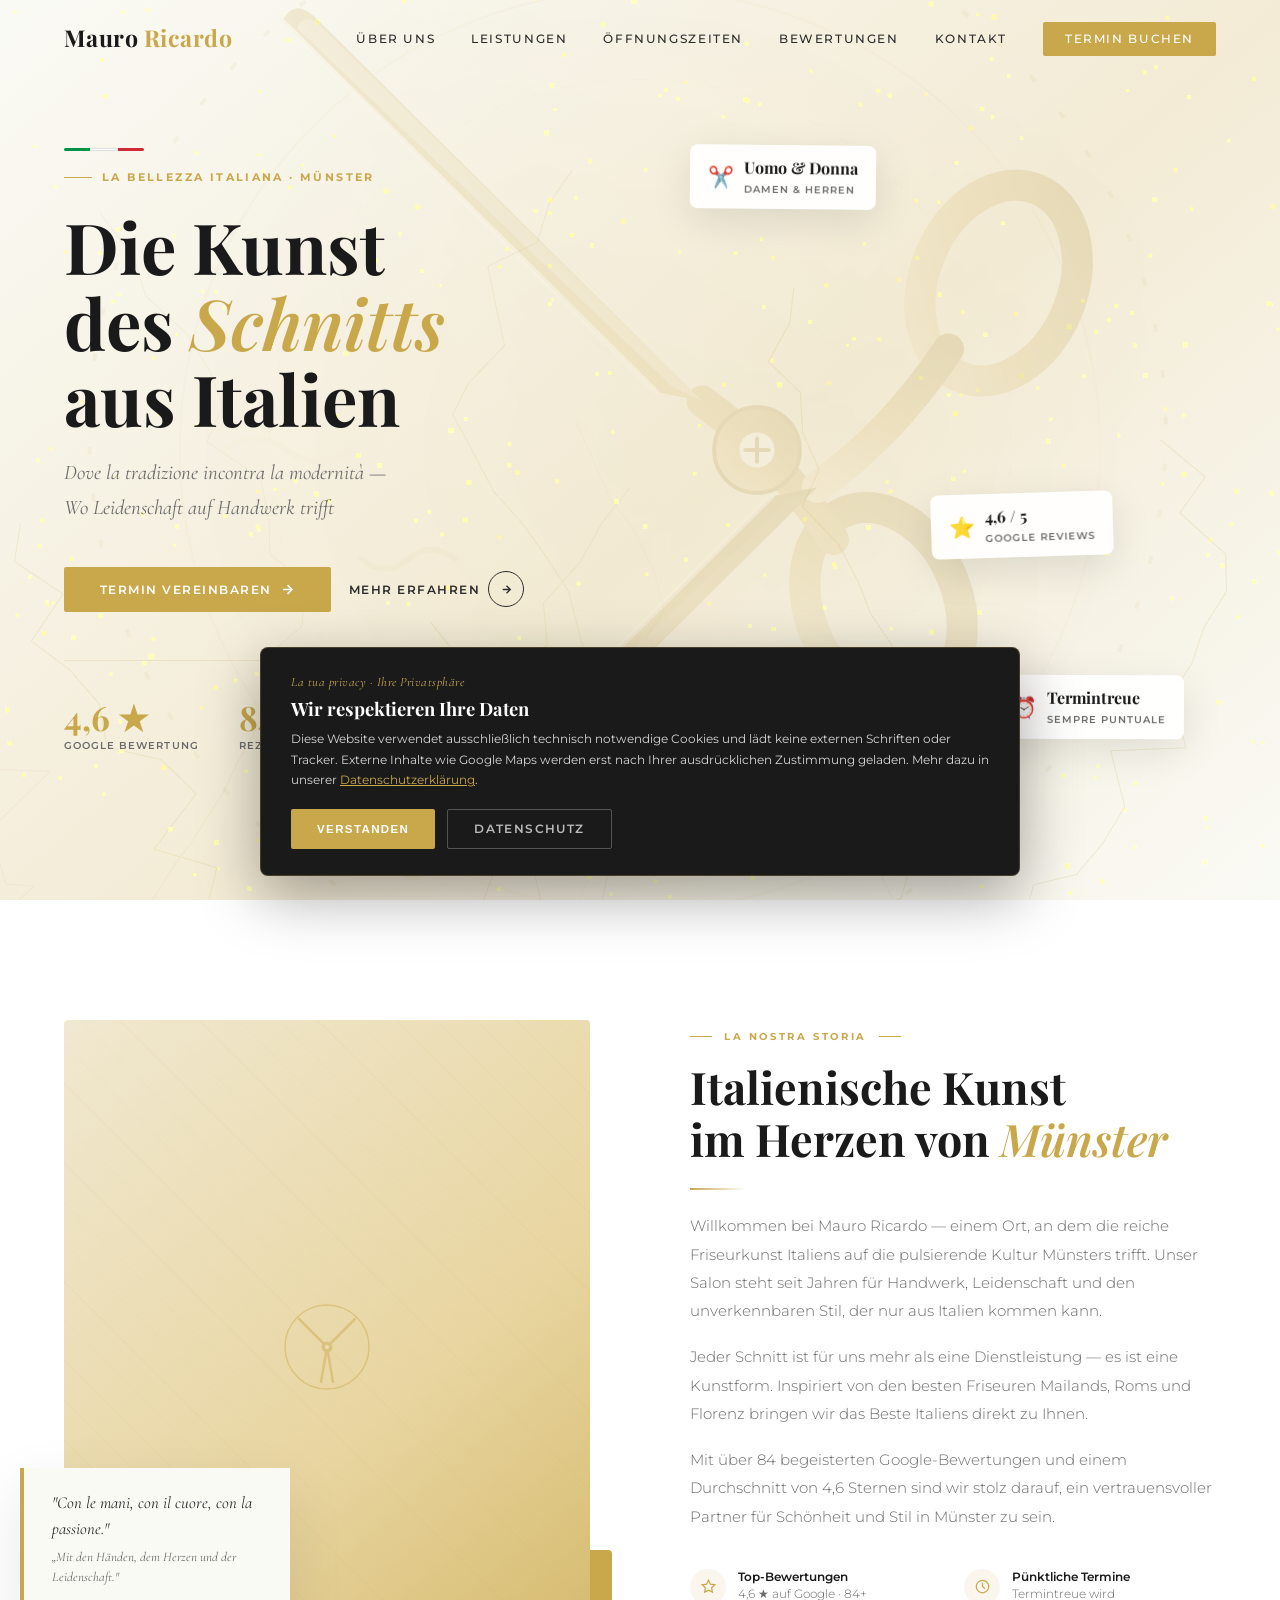
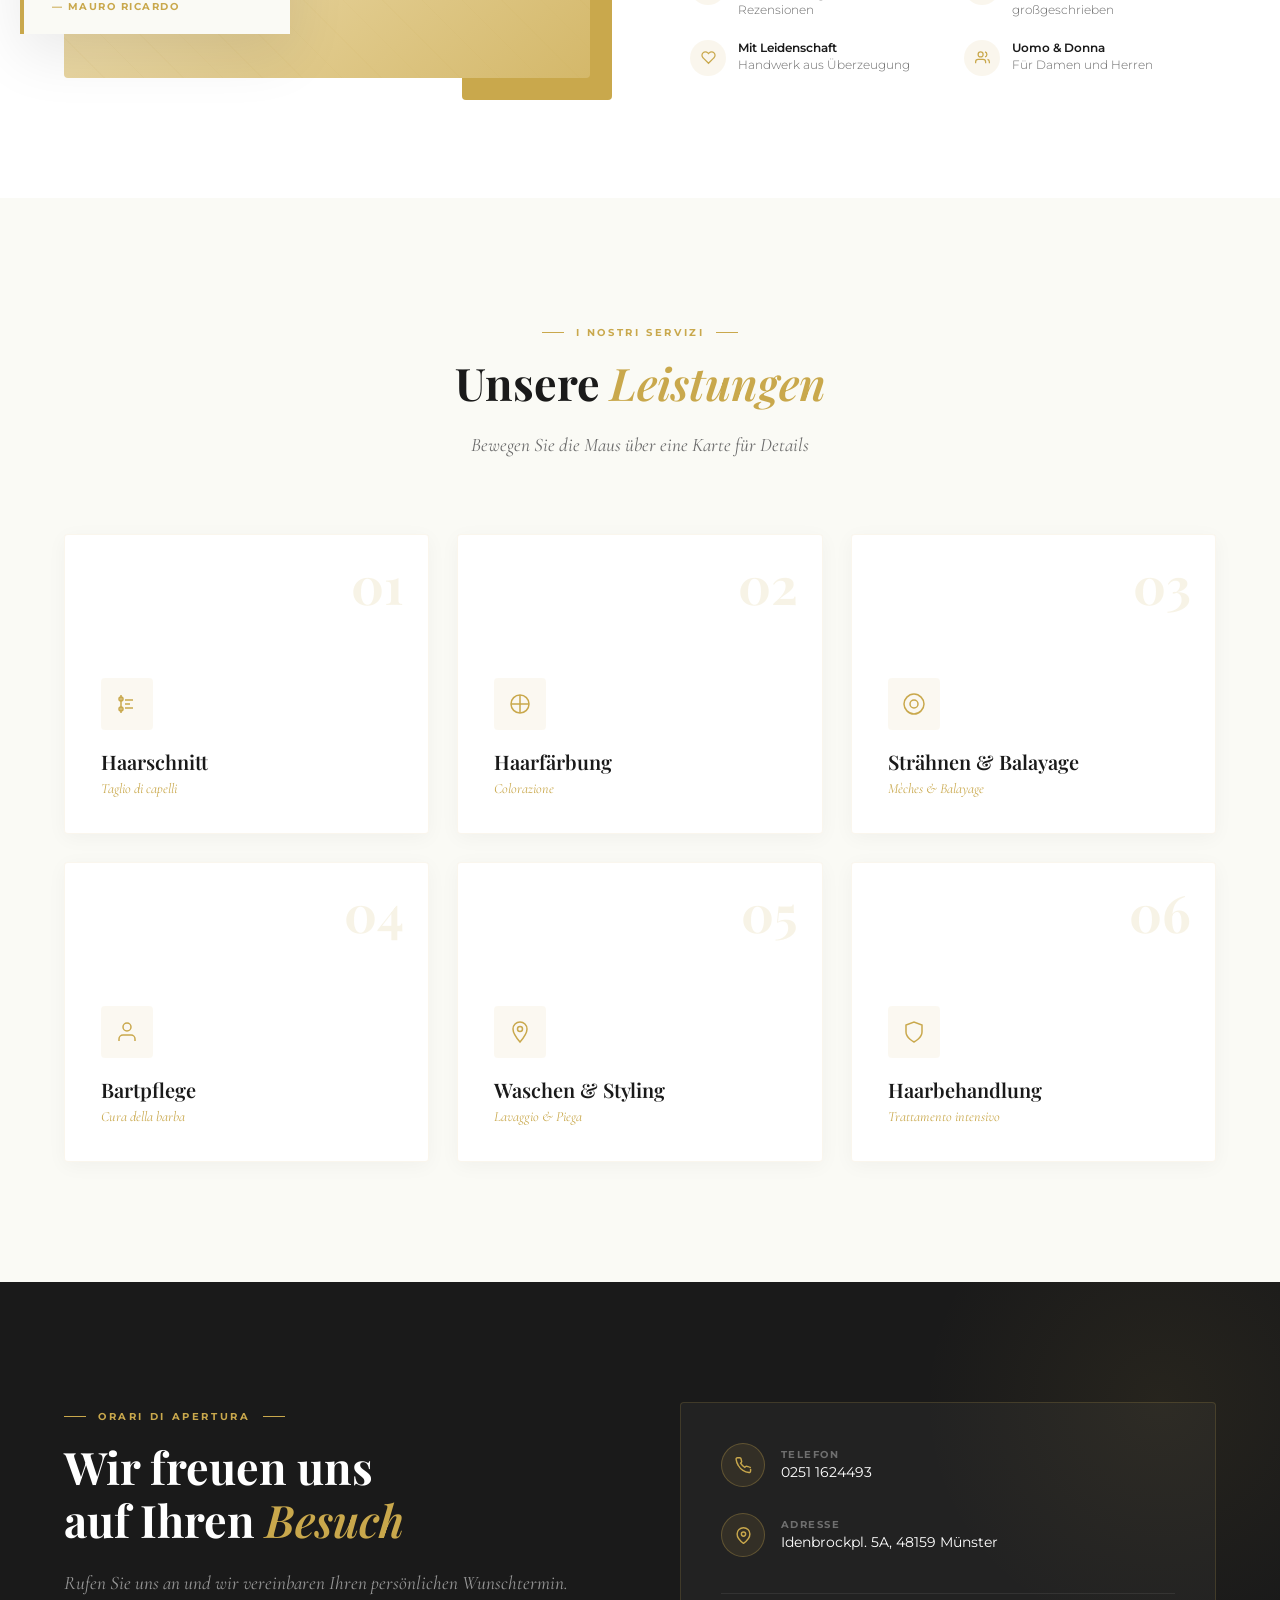
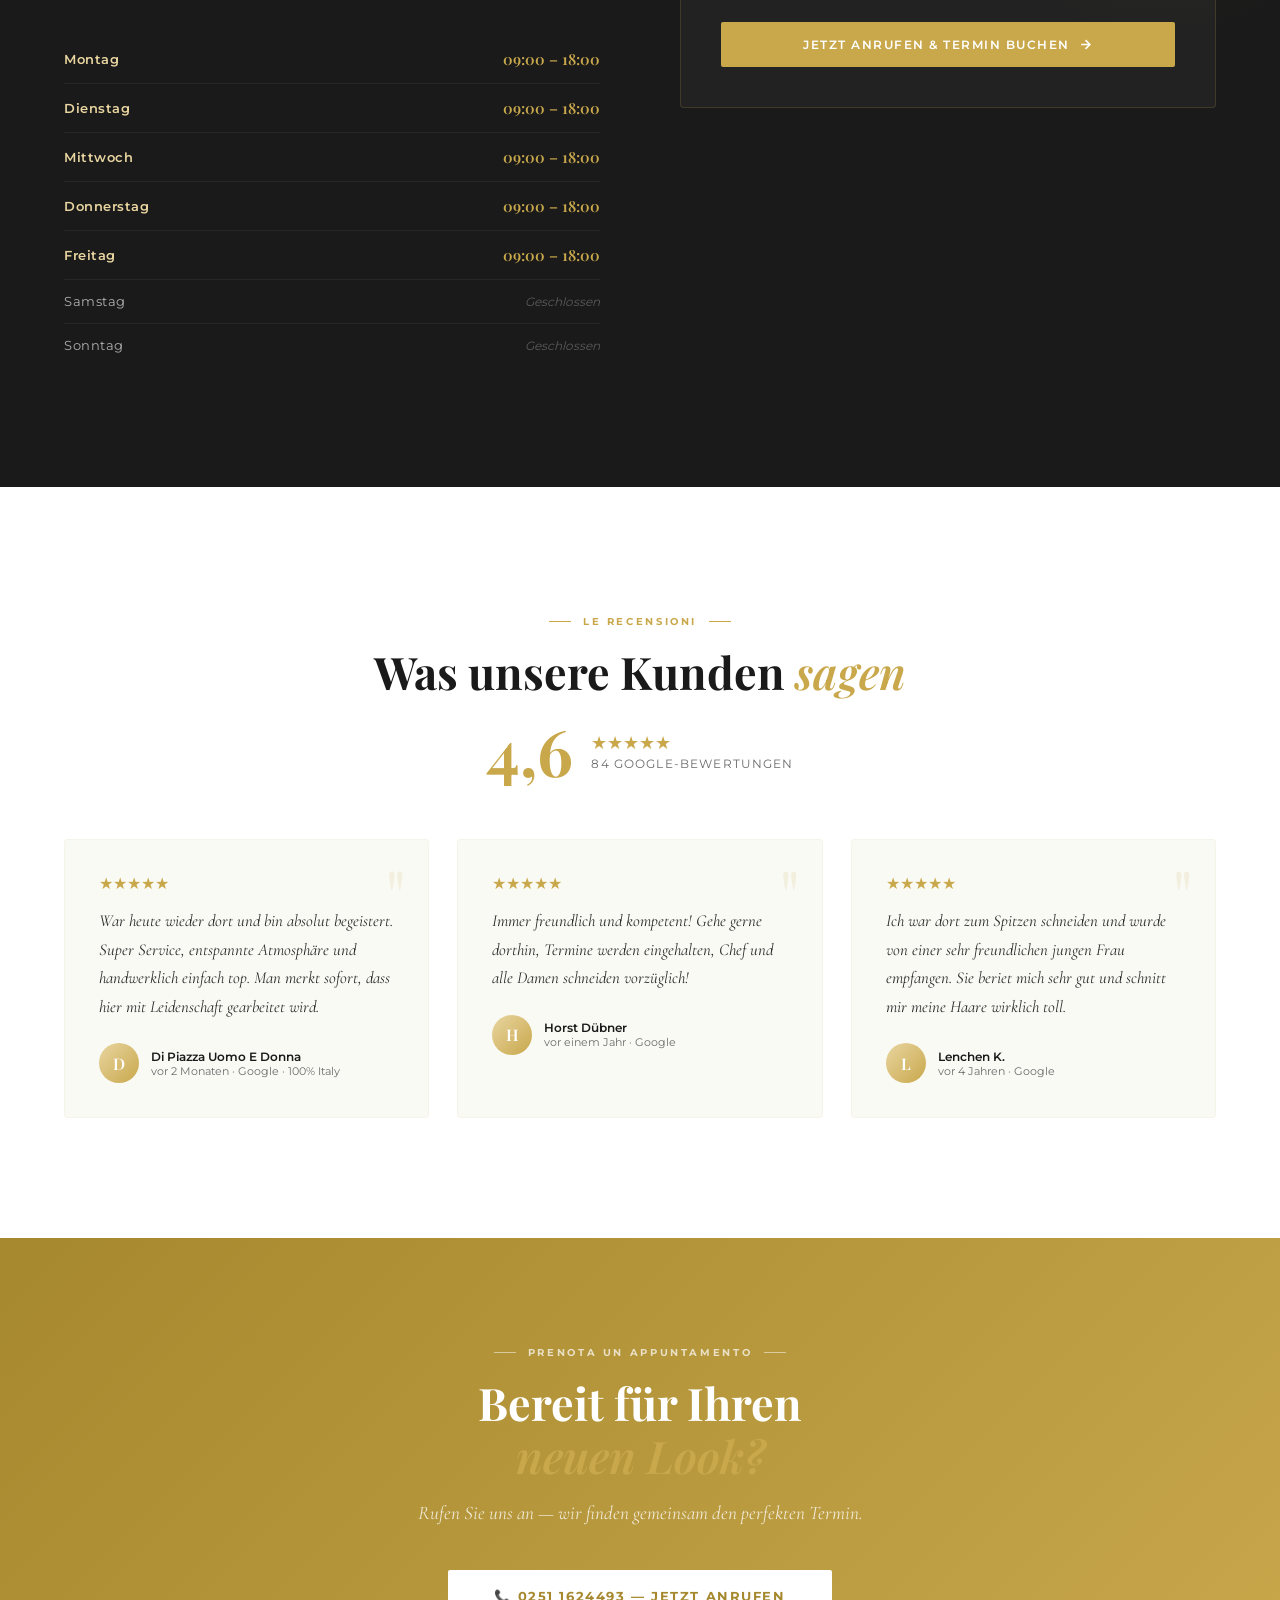
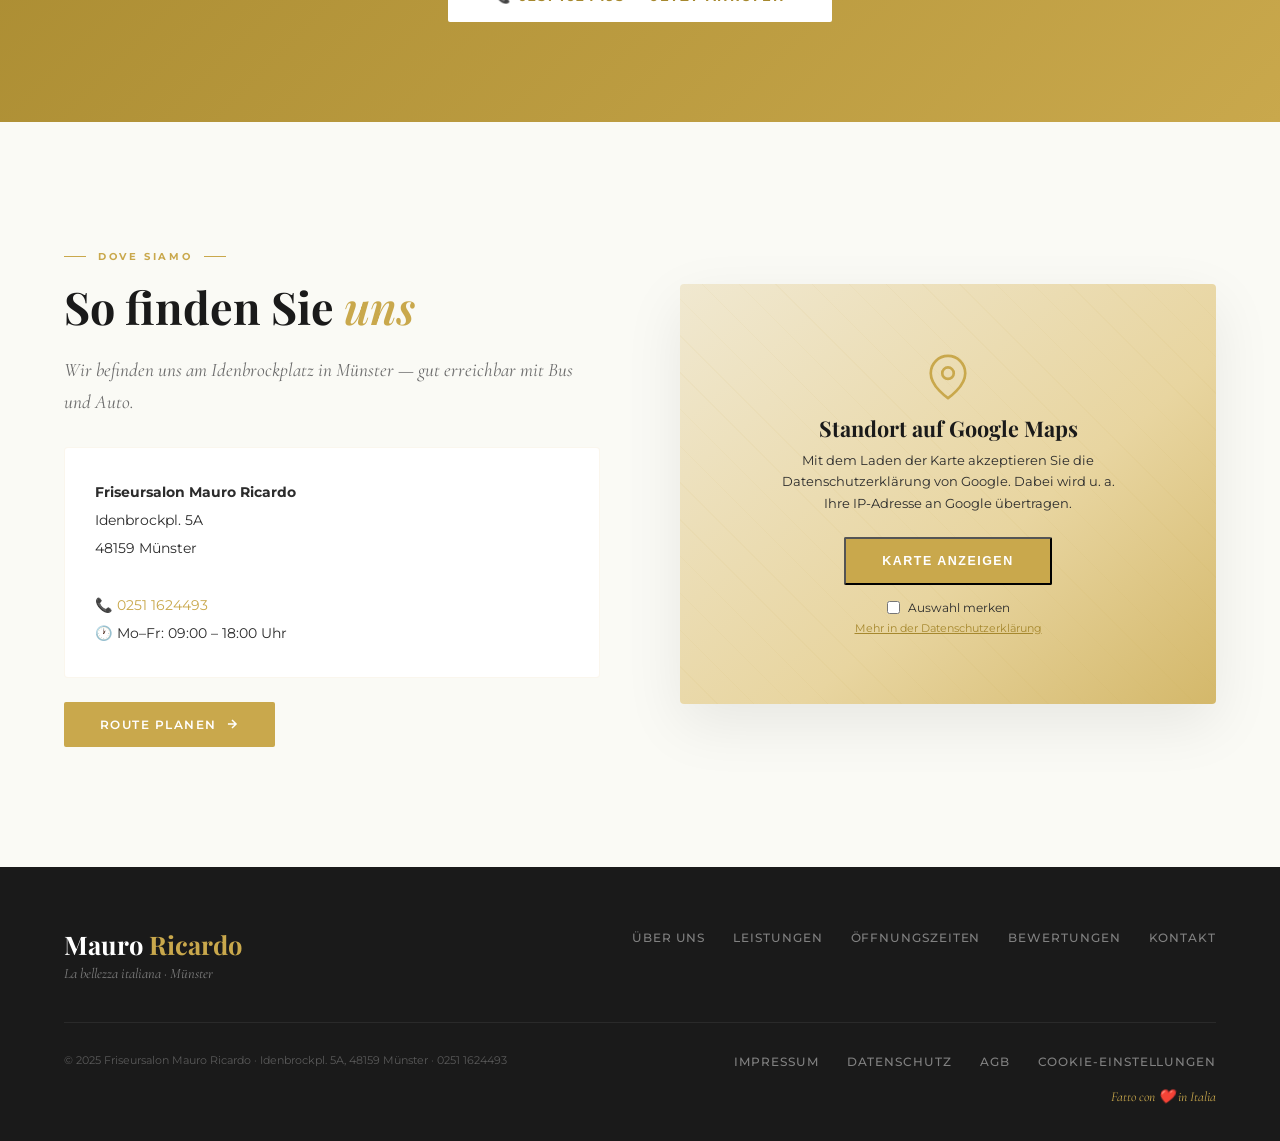
==== index.html @ 3a628dab "Initiale Webseite Friseursalon Mauro Ricardo (DSGVO-konform) Co-Authored-By: Claude Opus 4.8 <norepl" ====
<!DOCTYPE html>
<html lang="de">
<head>
    <meta charset="UTF-8">
    <meta name="viewport" content="width=device-width, initial-scale=1.0">
    <title>Mauro Ricardo | Friseursalon Münster – La Bellezza Italiana</title>
    <meta name="description" content="Friseursalon Mauro Ricardo in Münster – Italienische Friseurkunst. Haarschnitte, Färbung, Styling. 4,6 ★ auf Google. Jetzt Termin vereinbaren.">

    <!-- Favicon -->
    <link rel="icon" type="image/svg+xml" href="favicon.svg">
    <link rel="apple-touch-icon" href="favicon.svg">
    <meta name="theme-color" content="#1A1A1A">

    <!-- Lokal gehostete Schriften (DSGVO-konform, keine Google-Server) -->
    <link href="fonts/fonts.css" rel="stylesheet">

    <!-- Lokal gehostete Bibliotheken (keine CDN-Verbindung) -->
    <script src="js/three.min.js"></script>
    <script src="js/gsap.min.js"></script>
    <script src="js/ScrollTrigger.min.js"></script>

    <style>
        /* ===== Variables ===== */
        :root {
            --cream:      #FAFAF5;
            --warm:       #F5EFE0;
            --gold:       #C9A84C;
            --gold-lt:    #E8D5A0;
            --gold-dk:    #A6882E;
            --dark:       #1A1A1A;
            --text:       #2C2C2C;
            --muted:      #6B6B6B;
            --white:      #FFFFFF;
            --green-it:   #009246;
            --red-it:     #CE2B37;
            --gap:        120px;
        }

        /* ===== Reset ===== */
        *, *::before, *::after { box-sizing: border-box; margin: 0; padding: 0; }

        html {
            scroll-behavior: smooth;
            font-size: 16px;
            scrollbar-width: none;        /* Firefox */
            -ms-overflow-style: none;     /* alte Edge/IE */
        }
        html::-webkit-scrollbar { width: 0; height: 0; display: none; } /* Chrome/Safari/Edge */

        body {
            font-family: 'Montserrat', sans-serif;
            background: var(--cream);
            color: var(--text);
            overflow-x: hidden;
        }
        body::-webkit-scrollbar { width: 0; height: 0; display: none; }

        /* ===== Nav ===== */
        nav {
            position: fixed;
            inset: 0 0 auto;
            z-index: 1000;
            padding: 22px 64px;
            display: flex;
            align-items: center;
            justify-content: space-between;
            transition: all .4s ease;
        }
        nav.scrolled {
            background: rgba(250,250,245,.96);
            backdrop-filter: blur(12px);
            padding: 14px 64px;
            box-shadow: 0 2px 32px rgba(0,0,0,.07);
        }
        .nav-logo {
            font-family: 'Playfair Display', serif;
            font-size: 1.45rem;
            font-weight: 700;
            color: var(--dark);
            text-decoration: none;
            letter-spacing: .02em;
        }
        .nav-logo em { font-style: normal; color: var(--gold); }

        .nav-links { list-style: none; display: flex; gap: 36px; align-items: center; }
        .nav-links a {
            text-decoration: none;
            font-size: .72rem;
            font-weight: 500;
            letter-spacing: .14em;
            text-transform: uppercase;
            color: var(--text);
            transition: color .3s;
        }
        .nav-links a:hover { color: var(--gold); }
        .nav-cta {
            background: var(--gold) !important;
            color: var(--white) !important;
            padding: 10px 22px;
            border-radius: 2px;
            transition: background .3s !important;
        }
        .nav-cta:hover { background: var(--gold-dk) !important; }

        .hamburger {
            display: none;
            flex-direction: column;
            gap: 5px;
            cursor: pointer;
            background: none;
            border: none;
            padding: 4px;
        }
        .hamburger span {
            display: block;
            width: 24px; height: 2px;
            background: var(--dark);
            transition: all .3s;
        }

        /* ===== Hero ===== */
        #hero {
            position: relative;
            height: 100vh;
            min-height: 700px;
            display: flex;
            align-items: center;
            background: linear-gradient(140deg, #FAFAF5 0%, #F3EBD5 55%, #FAFAF5 100%);
            overflow: hidden;
        }
        #hero-canvas {
            position: absolute;
            inset: 0;
            z-index: 1;
            pointer-events: none;
        }
        /* Big animated scissors as hero background */
        .hero-bg-scissors {
            position: absolute;
            inset: 0;
            z-index: 2;
            display: flex;
            align-items: center;
            justify-content: center;
            pointer-events: none;
            overflow: hidden;
        }
        .hero-wrap {
            position: relative;
            z-index: 10;
            width: 100%;
            max-width: 1380px;
            margin: 0 auto;
            padding: 0 64px;
            display: block;
        }
        .hero-text {
            opacity: 0;
            transform: translateY(30px);
            max-width: 640px;
        }

        .eyebrow {
            display: inline-flex;
            align-items: center;
            gap: 10px;
            font-size: .68rem;
            font-weight: 700;
            letter-spacing: .22em;
            text-transform: uppercase;
            color: var(--gold);
            margin-bottom: 24px;
        }
        .eyebrow::before {
            content: '';
            display: block;
            width: 28px; height: 1px;
            background: var(--gold);
        }

        .hero-h1 {
            font-family: 'Playfair Display', serif;
            font-size: clamp(2.6rem, 5.5vw, 4.6rem);
            font-weight: 700;
            line-height: 1.08;
            color: var(--dark);
            margin-bottom: 20px;
        }
        .hero-h1 em { font-style: italic; color: var(--gold); }

        .hero-sub {
            font-family: 'Cormorant Garamond', serif;
            font-size: clamp(1rem, 1.8vw, 1.3rem);
            font-style: italic;
            color: var(--muted);
            line-height: 1.65;
            margin-bottom: 42px;
        }

        .hero-btns { display: flex; gap: 18px; align-items: center; flex-wrap: wrap; }

        .btn {
            display: inline-flex;
            align-items: center;
            gap: 8px;
            text-decoration: none;
            font-size: .78rem;
            font-weight: 600;
            letter-spacing: .12em;
            text-transform: uppercase;
            border-radius: 2px;
            transition: all .3s ease;
        }
        .btn-gold {
            background: var(--gold);
            color: var(--white);
            padding: 15px 36px;
        }
        .btn-gold:hover {
            background: var(--gold-dk);
            transform: translateY(-2px);
            box-shadow: 0 10px 32px rgba(201,168,76,.35);
        }
        .btn-ghost {
            color: var(--text);
            padding: 0;
        }
        .btn-ghost:hover { color: var(--gold); }
        .btn-ghost .arr {
            width: 36px; height: 36px;
            border: 1px solid currentColor;
            border-radius: 50%;
            display: flex; align-items: center; justify-content: center;
            transition: all .3s;
        }

        .hero-stats {
            display: flex;
            gap: 40px;
            margin-top: 48px;
            padding-top: 40px;
            border-top: 1px solid rgba(201,168,76,.2);
        }
        .stat-num {
            font-family: 'Playfair Display', serif;
            font-size: 2.1rem;
            font-weight: 700;
            color: var(--gold);
            line-height: 1;
        }
        .stat-lbl {
            font-size: .65rem;
            font-weight: 600;
            letter-spacing: .1em;
            text-transform: uppercase;
            color: var(--muted);
            margin-top: 5px;
        }

        /* ===== Hero Visual (background scissors) ===== */
        .scissors-wrap {
            position: relative;
            width: min(130vh, 1350px);
            height: min(130vh, 1350px);
            max-width: 150vw;
            transform: rotate(270deg) scale(1);
        }
        .scissors-svg {
            width: 100%;
            height: 100%;
            opacity: .18;
            filter: drop-shadow(0 30px 80px rgba(166,136,46,.14));
            overflow: visible;
        }
        .float-badge {
            position: absolute;
            z-index: 11;
            background: rgba(255,255,255,.92);
            backdrop-filter: blur(6px);
            border-radius: 8px;
            padding: 12px 18px;
            box-shadow: 0 12px 40px rgba(0,0,0,.10);
            display: flex;
            align-items: center;
            gap: 10px;
        }
        /* alle vier innerhalb der rechten Hero-Hälfte */
        .float-badge.tr { top: 130px;    right: 80px; }    /* oben rechts  */
        .float-badge.mr { top: 130px;    right: 440px; }   /* oben links   */
        .float-badge.bl { bottom: 110px; right: 440px; }   /* unten links  */
        .float-badge.br { bottom: 110px; right: 80px; }    /* unten rechts */
        .badge-icon { font-size: 1.3rem; }
        .badge-info strong {
            display: block;
            font-family: 'Playfair Display', serif;
            font-size: 1rem;
            color: var(--dark);
        }
        .badge-info span {
            font-size: .62rem;
            font-weight: 600;
            letter-spacing: .1em;
            text-transform: uppercase;
            color: var(--muted);
        }

        /* Italian flag stripe */
        .it-stripe {
            display: flex;
            height: 3px;
            width: 80px;
            border-radius: 2px;
            overflow: hidden;
            margin-bottom: 12px;
        }
        .it-stripe span { flex: 1; }
        .it-g { background: var(--green-it); }
        .it-w { background: var(--white); border: 1px solid #ddd; }
        .it-r { background: var(--red-it); }

        /* ===== Sections ===== */
        section { padding: var(--gap) 0; }

        .container {
            max-width: 1380px;
            margin: 0 auto;
            padding: 0 64px;
        }

        .sec-label {
            display: inline-flex;
            align-items: center;
            gap: 12px;
            font-size: .63rem;
            font-weight: 700;
            letter-spacing: .26em;
            text-transform: uppercase;
            color: var(--gold);
            margin-bottom: 18px;
        }
        .sec-label::before, .sec-label::after {
            content: '';
            display: block;
            height: 1px; width: 22px;
            background: var(--gold);
        }
        .sec-title {
            font-family: 'Playfair Display', serif;
            font-size: clamp(2rem, 3.5vw, 3rem);
            font-weight: 700;
            color: var(--dark);
            line-height: 1.18;
            margin-bottom: 20px;
        }
        .sec-title em { font-style: italic; color: var(--gold); }
        .sec-sub {
            font-family: 'Cormorant Garamond', serif;
            font-size: 1.2rem;
            font-style: italic;
            color: var(--muted);
            line-height: 1.7;
        }
        .gold-rule {
            width: 56px; height: 2px;
            background: linear-gradient(90deg, var(--gold), transparent);
            margin: 22px 0;
        }

        /* ===== About ===== */
        #about { background: var(--white); }
        .about-grid {
            display: grid;
            grid-template-columns: 1fr 1fr;
            gap: 100px;
            align-items: center;
        }
        .img-wrap { position: relative; }
        .img-box {
            width: 100%;
            aspect-ratio: 4/5;
            background: linear-gradient(140deg, #F0E8D0 0%, #E8D5A0 60%, #D4B86A 100%);
            border-radius: 4px;
            display: flex;
            align-items: center;
            justify-content: center;
            overflow: hidden;
            position: relative;
        }
        .img-box::before {
            content: '';
            position: absolute;
            inset: 0;
            background-image: repeating-linear-gradient(
                45deg,
                rgba(201,168,76,.06) 0px,
                rgba(201,168,76,.06) 1px,
                transparent 1px,
                transparent 28px
            );
        }
        .img-box-icon {
            position: relative;
            z-index: 1;
            opacity: .45;
        }
        .img-accent {
            position: absolute;
            bottom: -22px; right: -22px;
            width: 150px; height: 150px;
            background: var(--gold);
            border-radius: 4px;
            z-index: -1;
        }
        .quote-card {
            position: absolute;
            bottom: 44px; left: -44px;
            background: var(--cream);
            border-left: 4px solid var(--gold);
            padding: 22px 28px;
            max-width: 270px;
            box-shadow: 0 20px 60px rgba(0,0,0,.09);
            z-index: 2;
        }
        .quote-it {
            font-family: 'Cormorant Garamond', serif;
            font-size: 1.05rem;
            font-style: italic;
            color: var(--text);
            line-height: 1.55;
        }
        .quote-de {
            font-family: 'Cormorant Garamond', serif;
            font-size: .82rem;
            font-style: italic;
            color: var(--muted);
            margin-top: 6px;
            line-height: 1.5;
        }
        .quote-sig {
            font-size: .62rem;
            font-weight: 700;
            letter-spacing: .15em;
            text-transform: uppercase;
            color: var(--gold);
            margin-top: 12px;
        }

        .about-body p {
            font-size: .93rem;
            font-weight: 300;
            color: var(--muted);
            line-height: 1.9;
            margin-bottom: 18px;
        }
        .feats {
            display: grid;
            grid-template-columns: 1fr 1fr;
            gap: 22px;
            margin-top: 38px;
        }
        .feat {
            display: flex;
            align-items: flex-start;
            gap: 12px;
        }
        .feat-ico {
            width: 36px; height: 36px;
            border-radius: 50%;
            background: rgba(201,168,76,.1);
            display: flex; align-items: center; justify-content: center;
            flex-shrink: 0;
        }
        .feat-ico svg { width: 15px; height: 15px; }
        .feat h4 {
            font-size: .78rem;
            font-weight: 600;
            color: var(--dark);
            margin-bottom: 2px;
        }
        .feat p {
            font-size: .72rem;
            color: var(--muted);
            margin: 0 !important;
            line-height: 1.4 !important;
        }

        /* ===== Services ===== */
        #services { background: var(--cream); }
        .svc-head {
            text-align: center;
            max-width: 580px;
            margin: 0 auto 72px;
        }
        .svc-head .sec-label { justify-content: center; }
        .svc-grid {
            display: grid;
            grid-template-columns: repeat(3, 1fr);
            gap: 28px;
        }

        /* 3D flip card */
        .card-wrap {
            height: 300px;
            perspective: 1000px;
        }
        .card-3d {
            width: 100%; height: 100%;
            position: relative;
            transform-style: preserve-3d;
            transition: transform .75s cubic-bezier(.4,0,.2,1);
            cursor: pointer;
        }
        .card-wrap:hover .card-3d { transform: rotateY(180deg); }

        .c-front, .c-back {
            position: absolute;
            inset: 0;
            backface-visibility: hidden;
            -webkit-backface-visibility: hidden;
            border-radius: 4px;
            padding: 36px;
            display: flex;
            flex-direction: column;
        }
        .c-front {
            background: var(--white);
            justify-content: flex-end;
            border: 1px solid rgba(201,168,76,.1);
            box-shadow: 0 4px 20px rgba(0,0,0,.04);
            transition: box-shadow .3s;
        }
        .card-wrap:hover .c-front {
            box-shadow: 0 8px 40px rgba(201,168,76,.12);
        }
        .c-back {
            background: linear-gradient(135deg, var(--gold-dk), var(--gold));
            transform: rotateY(180deg);
            justify-content: center;
        }
        .c-num {
            position: absolute;
            top: 24px; right: 24px;
            font-family: 'Playfair Display', serif;
            font-size: 3.2rem;
            font-weight: 700;
            color: rgba(201,168,76,.14);
            line-height: 1;
        }
        .c-ico {
            width: 52px; height: 52px;
            border-radius: 4px;
            background: rgba(201,168,76,.08);
            display: flex; align-items: center; justify-content: center;
            margin-bottom: 18px;
        }
        .c-ico svg { width: 24px; height: 24px; stroke: var(--gold); }
        .c-name {
            font-family: 'Playfair Display', serif;
            font-size: 1.25rem;
            font-weight: 600;
            color: var(--dark);
            margin-bottom: 5px;
        }
        .c-it {
            font-family: 'Cormorant Garamond', serif;
            font-size: .88rem;
            font-style: italic;
            color: var(--gold);
        }
        .c-back .c-name {
            color: var(--white);
            font-size: 1.3rem;
            margin-bottom: 14px;
        }
        .c-desc {
            font-size: .84rem;
            color: rgba(255,255,255,.88);
            line-height: 1.7;
            margin-bottom: 22px;
            font-weight: 300;
        }
        .c-price {
            font-family: 'Playfair Display', serif;
            font-size: 1.45rem;
            font-weight: 600;
            color: var(--white);
        }
        .c-flip-hint {
            position: absolute;
            bottom: 26px; right: 26px;
            font-size: .6rem;
            letter-spacing: .1em;
            text-transform: uppercase;
            color: rgba(255,255,255,.6);
        }

        /* ===== Hours (dark) ===== */
        #hours {
            background: var(--dark);
            position: relative;
            overflow: hidden;
        }
        #hours::after {
            content: '';
            position: absolute;
            top: -120px; right: -120px;
            width: 480px; height: 480px;
            border-radius: 50%;
            background: radial-gradient(circle, rgba(201,168,76,.07), transparent 70%);
            pointer-events: none;
        }
        .hours-grid {
            display: grid;
            grid-template-columns: 1fr 1fr;
            gap: 80px;
            align-items: start;
        }
        .hours-grid .sec-title { color: var(--white); }
        .hours-grid .sec-sub { color: rgba(255,255,255,.55); }

        .hours-list { margin-top: 36px; }
        .h-row {
            display: flex;
            justify-content: space-between;
            align-items: center;
            padding: 14px 0;
            border-bottom: 1px solid rgba(255,255,255,.06);
        }
        .h-row:last-child { border-bottom: none; }
        .h-day {
            font-size: .8rem;
            font-weight: 400;
            color: rgba(255,255,255,.65);
            letter-spacing: .04em;
        }
        .h-time {
            font-family: 'Playfair Display', serif;
            font-size: .95rem;
            color: var(--gold);
        }
        .h-time.closed {
            font-family: 'Montserrat', sans-serif;
            font-size: .75rem;
            font-style: italic;
            color: rgba(255,255,255,.28);
        }
        .today .h-day, .today .h-time { font-weight: 600; }
        .today .h-day { color: var(--gold-lt); }

        .contact-box {
            background: rgba(255,255,255,.04);
            border: 1px solid rgba(201,168,76,.18);
            border-radius: 4px;
            padding: 40px;
        }
        .c-row {
            display: flex;
            align-items: center;
            gap: 16px;
            margin-bottom: 26px;
        }
        .c-row:last-of-type { margin-bottom: 0; }
        .c-ico-circle {
            width: 44px; height: 44px;
            border-radius: 50%;
            background: rgba(201,168,76,.1);
            border: 1px solid rgba(201,168,76,.3);
            display: flex; align-items: center; justify-content: center;
            flex-shrink: 0;
        }
        .c-ico-circle svg { width: 17px; height: 17px; stroke: var(--gold); }
        .c-lbl {
            font-size: .6rem;
            font-weight: 700;
            letter-spacing: .15em;
            text-transform: uppercase;
            color: rgba(255,255,255,.35);
            margin-bottom: 2px;
        }
        .c-val {
            font-size: .88rem;
            color: var(--white);
            text-decoration: none;
            transition: color .3s;
        }
        .c-val:hover { color: var(--gold); }

        /* ===== Reviews ===== */
        #reviews { background: var(--white); }
        .rev-head { text-align: center; max-width: 560px; margin: 0 auto 56px; }
        .rev-head .sec-label { justify-content: center; }
        .rating-row {
            display: flex;
            align-items: center;
            justify-content: center;
            gap: 18px;
            margin-top: 16px;
        }
        .r-big {
            font-family: 'Playfair Display', serif;
            font-size: 4rem;
            font-weight: 700;
            color: var(--gold);
            line-height: 1;
        }
        .r-stars { display: flex; gap: 3px; color: var(--gold); font-size: 1.1rem; }
        .r-meta {
            font-size: .72rem;
            color: var(--muted);
            letter-spacing: .1em;
            text-transform: uppercase;
            margin-top: 4px;
        }
        .rev-grid {
            display: grid;
            grid-template-columns: repeat(3, 1fr);
            gap: 28px;
        }
        .rev-card {
            background: var(--cream);
            border-radius: 4px;
            padding: 34px;
            position: relative;
            border: 1px solid rgba(201,168,76,.07);
        }
        .rev-q {
            position: absolute;
            top: 18px; right: 22px;
            font-family: 'Playfair Display', serif;
            font-size: 4.5rem;
            color: rgba(201,168,76,.13);
            line-height: 1;
        }
        .rev-stars { display: flex; gap: 3px; color: var(--gold); margin-bottom: 14px; }
        .rev-text {
            font-family: 'Cormorant Garamond', serif;
            font-size: 1.05rem;
            font-style: italic;
            color: var(--text);
            line-height: 1.7;
            margin-bottom: 22px;
        }
        .rev-author { display: flex; align-items: center; gap: 12px; }
        .rev-avatar {
            width: 40px; height: 40px;
            border-radius: 50%;
            background: linear-gradient(135deg, var(--gold-lt), var(--gold));
            display: flex; align-items: center; justify-content: center;
            font-family: 'Playfair Display', serif;
            font-size: 1rem;
            color: var(--white);
            font-weight: 600;
            flex-shrink: 0;
        }
        .rev-name {
            font-size: .78rem;
            font-weight: 600;
            color: var(--dark);
        }
        .rev-date {
            font-size: .67rem;
            color: var(--muted);
            margin-top: 1px;
        }

        /* ===== CTA ===== */
        #cta {
            background: linear-gradient(135deg, var(--gold-dk) 0%, var(--gold) 100%);
            padding: 100px 0;
            text-align: center;
        }
        #cta .sec-label { justify-content: center; color: rgba(255,255,255,.7); }
        #cta .sec-label::before, #cta .sec-label::after { background: rgba(255,255,255,.5); }
        #cta .sec-title { color: var(--white); margin-bottom: 14px; }
        #cta .sec-sub { color: rgba(255,255,255,.78); max-width: 500px; margin: 0 auto; }
        .btn-white {
            display: inline-flex;
            align-items: center;
            gap: 10px;
            background: var(--white);
            color: var(--gold-dk);
            text-decoration: none;
            padding: 18px 46px;
            font-size: .82rem;
            font-weight: 700;
            letter-spacing: .12em;
            text-transform: uppercase;
            border-radius: 2px;
            margin-top: 40px;
            transition: all .3s ease;
        }
        .btn-white:hover {
            transform: translateY(-3px);
            box-shadow: 0 14px 44px rgba(0,0,0,.22);
        }

        /* ===== Location ===== */
        #location { background: var(--cream); }
        .loc-grid {
            display: grid;
            grid-template-columns: 1fr 1fr;
            gap: 80px;
            align-items: center;
        }
        .loc-info-box {
            background: var(--white);
            border: 1px solid rgba(201,168,76,.1);
            border-radius: 4px;
            padding: 30px;
            margin-top: 28px;
            font-size: .88rem;
            line-height: 2;
            color: var(--text);
        }
        .loc-info-box a { color: var(--gold); text-decoration: none; }
        .map-box {
            border-radius: 4px;
            overflow: hidden;
            box-shadow: 0 20px 60px rgba(0,0,0,.08);
            height: 420px;
        }
        .map-box iframe { width: 100%; height: 100%; border: none; }
        /* Google Maps Consent-Gate */
        .map-consent {
            width: 100%; height: 100%;
            background: linear-gradient(140deg, #F0E8D0 0%, #E8D5A0 60%, #D4B86A 100%);
            display: flex;
            flex-direction: column;
            align-items: center;
            justify-content: center;
            text-align: center;
            padding: 32px;
            position: relative;
        }
        .map-consent::before {
            content: '';
            position: absolute; inset: 0;
            background-image: repeating-linear-gradient(45deg, rgba(201,168,76,.06) 0, rgba(201,168,76,.06) 1px, transparent 1px, transparent 26px);
        }
        .map-consent > * { position: relative; z-index: 1; }
        .map-consent h3 {
            font-family: 'Playfair Display', serif;
            font-size: 1.35rem;
            color: var(--dark);
            margin: 14px 0 8px;
        }
        .map-consent p {
            font-size: .82rem;
            color: var(--text);
            max-width: 360px;
            line-height: 1.65;
            margin-bottom: 22px;
        }
        .map-remember {
            display: flex; align-items: center; gap: 8px;
            font-size: .72rem; color: var(--text);
            margin-top: 16px; cursor: pointer;
        }
        .map-dslink {
            font-size: .7rem; color: var(--gold-dk);
            margin-top: 6px;
        }

        /* ===== Footer ===== */
        footer {
            background: var(--dark);
            padding: 60px 0 36px;
        }
        .foot-top {
            display: flex;
            justify-content: space-between;
            align-items: flex-start;
            padding-bottom: 40px;
            border-bottom: 1px solid rgba(255,255,255,.07);
            margin-bottom: 28px;
        }
        .foot-logo {
            font-family: 'Playfair Display', serif;
            font-size: 1.6rem;
            font-weight: 700;
            color: var(--white);
        }
        .foot-logo em { font-style: normal; color: var(--gold); }
        .foot-tag {
            font-family: 'Cormorant Garamond', serif;
            font-style: italic;
            color: rgba(255,255,255,.45);
            font-size: .9rem;
            margin-top: 4px;
        }
        .foot-links { list-style: none; display: flex; gap: 28px; }
        .foot-links a {
            font-size: .72rem;
            font-weight: 500;
            letter-spacing: .08em;
            text-transform: uppercase;
            color: rgba(255,255,255,.45);
            text-decoration: none;
            transition: color .3s;
        }
        .foot-links a:hover { color: var(--gold); }
        .foot-bottom {
            display: flex;
            justify-content: space-between;
            align-items: center;
        }
        .foot-copy {
            font-size: .7rem;
            color: rgba(255,255,255,.28);
        }
        .foot-it {
            font-family: 'Cormorant Garamond', serif;
            font-style: italic;
            font-size: .85rem;
            color: var(--gold);
        }

        /* ===== Cookie-Banner ===== */
        .cookie-banner {
            position: fixed;
            left: 24px; right: 24px; bottom: 24px;
            z-index: 2000;
            max-width: 760px;
            margin: 0 auto;
            background: var(--dark);
            color: rgba(255,255,255,.82);
            border: 1px solid rgba(201,168,76,.25);
            border-radius: 8px;
            box-shadow: 0 20px 60px rgba(0,0,0,.35);
            padding: 26px 30px;
            display: none;
            transform: translateY(20px);
            opacity: 0;
        }
        .cookie-banner.show { display: block; }
        .cookie-it {
            font-family: 'Cormorant Garamond', serif;
            font-style: italic;
            font-size: .8rem;
            color: var(--gold);
            letter-spacing: .04em;
            margin-bottom: 6px;
        }
        .cookie-banner h4 {
            font-family: 'Playfair Display', serif;
            font-size: 1.15rem;
            color: var(--white);
            margin-bottom: 8px;
        }
        .cookie-banner p {
            font-size: .78rem;
            line-height: 1.65;
            margin-bottom: 18px;
        }
        .cookie-banner p a { color: var(--gold); text-decoration: underline; }
        .cookie-actions { display: flex; gap: 12px; flex-wrap: wrap; }
        .cookie-actions .btn { padding: 12px 26px; font-size: .72rem; cursor: pointer; border: none; }
        .btn-outline {
            background: transparent;
            color: rgba(255,255,255,.7);
            border: 1px solid rgba(255,255,255,.25) !important;
            padding: 12px 26px;
            font-size: .72rem;
            font-weight: 600;
            letter-spacing: .12em;
            text-transform: uppercase;
            border-radius: 2px;
            cursor: pointer;
            transition: all .3s;
        }
        .btn-outline:hover { border-color: var(--gold) !important; color: var(--gold); }

        /* ===== Scroll reveal utility ===== */
        .reveal { opacity: 0; transform: translateY(44px); }

        /* ===== Responsive ===== */
        @media (max-width: 1100px) {
            nav, nav.scrolled { padding-left: 32px; padding-right: 32px; }
            .container { padding: 0 32px; }
            .hero-wrap { padding: 0 32px; gap: 50px; }
            .about-grid { grid-template-columns: 1fr; gap: 60px; }
            .svc-grid { grid-template-columns: repeat(2, 1fr); }
            .hours-grid { grid-template-columns: 1fr; gap: 50px; }
            .rev-grid { grid-template-columns: 1fr 1fr; }
            .loc-grid { grid-template-columns: 1fr; }
            .foot-top { flex-direction: column; gap: 28px; }
            .foot-bottom { flex-direction: column; gap: 8px; text-align: center; }
        }
        @media (max-width: 768px) {
            :root { --gap: 80px; }
            .hero-bg-scissors { transform: translateX(0); }
            .scissors-wrap { transform: rotate(270deg); width: 150vw; height: 150vw; }
            .scissors-svg { opacity: .10; }
            .float-badge { display: none; }
            .nav-links { display: none; }
            .hamburger { display: flex; }
            .svc-grid { grid-template-columns: 1fr; }
            .rev-grid { grid-template-columns: 1fr; }
            .feats { grid-template-columns: 1fr; }
        }

        /* ===== Mobile nav panel ===== */
        .mobile-nav {
            display: none;
            position: fixed;
            top: 60px; left: 0; right: 0;
            background: rgba(250,250,245,.98);
            backdrop-filter: blur(12px);
            padding: 20px 32px 32px;
            box-shadow: 0 12px 40px rgba(0,0,0,.1);
            flex-direction: column;
            gap: 0;
            z-index: 999;
        }
        .mobile-nav.open { display: flex; }
        .mobile-nav a {
            display: block;
            text-decoration: none;
            font-size: .85rem;
            font-weight: 500;
            letter-spacing: .08em;
            text-transform: uppercase;
            color: var(--text);
            padding: 14px 0;
            border-bottom: 1px solid rgba(0,0,0,.05);
            transition: color .3s;
        }
        .mobile-nav a:hover { color: var(--gold); }
        .mobile-nav a:last-child {
            border-bottom: none;
            margin-top: 10px;
            background: var(--gold);
            color: var(--white);
            padding: 14px 20px;
            text-align: center;
            border-radius: 2px;
        }
    </style>
</head>
<body>

<!-- ===== NAVIGATION ===== -->
<nav id="navbar">
    <a href="#" class="nav-logo">Mauro <em>Ricardo</em></a>
    <ul class="nav-links">
        <li><a href="#about">Über uns</a></li>
        <li><a href="#services">Leistungen</a></li>
        <li><a href="#hours">Öffnungszeiten</a></li>
        <li><a href="#reviews">Bewertungen</a></li>
        <li><a href="#location">Kontakt</a></li>
        <li><a href="tel:025116244934" class="nav-cta">Termin buchen</a></li>
    </ul>
    <button class="hamburger" id="burger" aria-label="Menü öffnen">
        <span></span><span></span><span></span>
    </button>
</nav>

<!-- Mobile nav -->
<div class="mobile-nav" id="mobileNav">
    <a href="#about"    onclick="closeMob()">Über uns</a>
    <a href="#services" onclick="closeMob()">Leistungen</a>
    <a href="#hours"    onclick="closeMob()">Öffnungszeiten</a>
    <a href="#reviews"  onclick="closeMob()">Bewertungen</a>
    <a href="#location" onclick="closeMob()">Kontakt</a>
    <a href="tel:025116244934" onclick="closeMob()">Termin buchen</a>
</div>

<!-- ===== HERO ===== -->
<section id="hero">
    <canvas id="hero-canvas"></canvas>

    <div class="hero-wrap">
        <div class="hero-text">
            <div class="it-stripe"><span class="it-g"></span><span class="it-w"></span><span class="it-r"></span></div>
            <div class="eyebrow">La Bellezza Italiana · Münster</div>
            <h1 class="hero-h1">
                Die Kunst<br>
                des <em>Schnitts</em><br>
                aus Italien
            </h1>
            <p class="hero-sub">
                Dove la tradizione incontra la modernità —<br>
                Wo Leidenschaft auf Handwerk trifft
            </p>
            <div class="hero-btns">
                <a href="tel:025116244934" class="btn btn-gold">
                    Termin vereinbaren
                    <svg width="15" height="15" viewBox="0 0 24 24" fill="none" stroke="currentColor" stroke-width="2.5"><path d="M5 12h14M12 5l7 7-7 7"/></svg>
                </a>
                <a href="#about" class="btn btn-ghost">
                    Mehr erfahren
                    <span class="arr">
                        <svg width="13" height="13" viewBox="0 0 24 24" fill="none" stroke="currentColor" stroke-width="2.5"><path d="M5 12h14M12 5l7 7-7 7"/></svg>
                    </span>
                </a>
            </div>
            <div class="hero-stats">
                <div>
                    <div class="stat-num">4,6 ★</div>
                    <div class="stat-lbl">Google Bewertung</div>
                </div>
                <div>
                    <div class="stat-num">84+</div>
                    <div class="stat-lbl">Rezensionen</div>
                </div>
                <div>
                    <div class="stat-num">100%</div>
                    <div class="stat-lbl">Italian Style</div>
                </div>
            </div>
        </div>

    </div>

    <!-- Big animated scissors as full hero background -->
    <div class="hero-bg-scissors">
            <div class="scissors-wrap">
                <!-- Animated premium scissors SVG -->
                <svg class="scissors-svg" id="svg-sc" viewBox="0 0 300 300" fill="none" xmlns="http://www.w3.org/2000/svg">
                    <defs>
                        <linearGradient id="blade" x1="0" y1="0" x2="1" y2="1">
                            <stop offset="0"   stop-color="#E8D5A0"/>
                            <stop offset=".5"  stop-color="#C9A84C"/>
                            <stop offset="1"   stop-color="#A6882E"/>
                        </linearGradient>
                        <linearGradient id="bladeShine" x1="0" y1="0" x2="1" y2="1">
                            <stop offset="0"   stop-color="#FFFFFF" stop-opacity=".9"/>
                            <stop offset=".5"  stop-color="#F5EFE0" stop-opacity=".4"/>
                            <stop offset="1"   stop-color="#E8D5A0" stop-opacity=".1"/>
                        </linearGradient>
                        <radialGradient id="ringGlow" cx=".5" cy=".5" r=".5">
                            <stop offset="0"  stop-color="#C9A84C" stop-opacity=".10"/>
                            <stop offset="1"  stop-color="#C9A84C" stop-opacity="0"/>
                        </radialGradient>
                    </defs>

                    <!-- Decorative rings -->
                    <circle cx="150" cy="150" r="142" fill="url(#ringGlow)"/>
                    <circle id="ring-rot" cx="150" cy="150" r="138" stroke="#C9A84C" stroke-width="1" stroke-dasharray="2 10" opacity=".4" style="transform-origin:150px 150px"/>
                    <circle cx="150" cy="150" r="118" stroke="#C9A84C" stroke-width=".6" opacity=".18"/>
                    <circle cx="150" cy="150" r="95"  stroke="#C9A84C" stroke-width=".5" stroke-dasharray="3 6" opacity=".12"/>

                    <!-- ===== SCISSORS (pivot at 150,180) ===== -->
                    <!-- Blade group 1 (left blade + right handle) -->
                    <g id="sc-b1" style="transform-origin:150px 180px">
                        <!-- finger ring -->
                        <ellipse cx="108" cy="236" rx="26" ry="19"
                            stroke="url(#blade)" stroke-width="8" fill="none"
                            transform="rotate(-34,108,236)"/>
                        <!-- shank from ring to pivot -->
                        <path d="M122 220 Q140 202 150 180"
                            stroke="url(#blade)" stroke-width="8" stroke-linecap="round" fill="none"/>
                        <!-- blade -->
                        <path d="M150 180 L226 64 Q231 57 224 55 L150 168 Z"
                            fill="url(#blade)"/>
                        <path d="M150 180 L224 66 Q228 60 223 59 L152 172 Z"
                            fill="url(#bladeShine)"/>
                        <!-- cutting edge -->
                        <path d="M150 168 L224 55"
                            stroke="#FFF8E8" stroke-width="1.4" stroke-linecap="round" opacity=".75"/>
                    </g>

                    <!-- Blade group 2 (right blade + left handle) -->
                    <g id="sc-b2" style="transform-origin:150px 180px">
                        <ellipse cx="192" cy="236" rx="26" ry="19"
                            stroke="url(#blade)" stroke-width="8" fill="none"
                            transform="rotate(34,192,236)"/>
                        <path d="M178 220 Q160 202 150 180"
                            stroke="url(#blade)" stroke-width="8" stroke-linecap="round" fill="none"/>
                        <path d="M150 180 L74 64 Q69 57 76 55 L150 168 Z"
                            fill="url(#blade)"/>
                        <path d="M150 180 L76 66 Q72 60 77 59 L148 172 Z"
                            fill="url(#bladeShine)" opacity=".6"/>
                        <path d="M150 168 L76 55"
                            stroke="#FFF8E8" stroke-width="1.4" stroke-linecap="round" opacity=".6"/>
                    </g>

                    <!-- Screw pivot -->
                    <circle cx="150" cy="180" r="11" fill="url(#blade)"/>
                    <circle cx="150" cy="180" r="11" stroke="#A6882E" stroke-width="1" fill="none"/>
                    <circle cx="150" cy="180" r="4.5" fill="#FAFAF5"/>
                    <path d="M147 180h6M150 177v6" stroke="#A6882E" stroke-width="1" stroke-linecap="round"/>

                    <!-- Falling hair snippets -->
                    <g opacity=".5" stroke="#C9A84C" stroke-width="1.4" stroke-linecap="round" fill="none">
                        <path id="snip1" d="M150 36 q6 8 0 16 q-6 8 0 16"/>
                        <path id="snip2" d="M178 44 q5 6 0 12 q-5 6 0 12"/>
                        <path id="snip3" d="M122 44 q-5 6 0 12 q5 6 0 12"/>
                    </g>
                </svg>
            </div>
    </div>

    <!-- Floating badges -->
    <div class="float-badge tr">
        <div class="badge-icon">⭐</div>
        <div class="badge-info">
            <strong>4,6 / 5</strong>
            <span>Google Reviews</span>
        </div>
    </div>
    <div class="float-badge bl">
        <div class="badge-icon">🇮🇹</div>
        <div class="badge-info">
            <strong>100% Italy</strong>
            <span>Stile autentico</span>
        </div>
    </div>
    <div class="float-badge mr">
        <div class="badge-icon">✂️</div>
        <div class="badge-info">
            <strong>Uomo &amp; Donna</strong>
            <span>Damen &amp; Herren</span>
        </div>
    </div>
    <div class="float-badge br">
        <div class="badge-icon">⏰</div>
        <div class="badge-info">
            <strong>Termintreue</strong>
            <span>Sempre puntuale</span>
        </div>
    </div>
</section>

<!-- ===== ABOUT ===== -->
<section id="about">
    <div class="container">
        <div class="about-grid">
            <div class="img-wrap">
                <div class="img-box">
                    <div class="img-box-icon">
                        <svg width="100" height="100" viewBox="0 0 100 100" fill="none" xmlns="http://www.w3.org/2000/svg">
                            <circle cx="50" cy="50" r="42" stroke="#C9A84C" stroke-width="1.5"/>
                            <path d="M50 50 L78 22 M50 50 L22 22 M50 50 L44 85 M50 50 L56 85"
                                stroke="#C9A84C" stroke-width="2.5" stroke-linecap="round"/>
                            <circle cx="50" cy="50" r="5.5" fill="#C9A84C"/>
                            <circle cx="50" cy="50" r="2"   fill="#F0E8D0"/>
                        </svg>
                    </div>
                </div>
                <div class="img-accent"></div>
                <div class="quote-card">
                    <p class="quote-it">"Con le mani, con il cuore, con la passione."</p>
                    <p class="quote-de">„Mit den Händen, dem Herzen und der Leidenschaft."</p>
                    <p class="quote-sig">— Mauro Ricardo</p>
                </div>
            </div>

            <div class="about-body">
                <div class="sec-label">La nostra storia</div>
                <h2 class="sec-title">
                    Italienische Kunst<br>
                    im Herzen von <em>Münster</em>
                </h2>
                <div class="gold-rule"></div>
                <p>Willkommen bei Mauro Ricardo — einem Ort, an dem die reiche Friseurkunst Italiens auf die pulsierende Kultur Münsters trifft. Unser Salon steht seit Jahren für Handwerk, Leidenschaft und den unverkennbaren Stil, der nur aus Italien kommen kann.</p>
                <p>Jeder Schnitt ist für uns mehr als eine Dienstleistung — es ist eine Kunstform. Inspiriert von den besten Friseuren Mailands, Roms und Florenz bringen wir das Beste Italiens direkt zu Ihnen.</p>
                <p>Mit über 84 begeisterten Google-Bewertungen und einem Durchschnitt von 4,6 Sternen sind wir stolz darauf, ein vertrauensvoller Partner für Schönheit und Stil in Münster zu sein.</p>
                <div class="feats">
                    <div class="feat">
                        <div class="feat-ico">
                            <svg viewBox="0 0 24 24" fill="none" stroke="#C9A84C" stroke-width="2">
                                <path d="M12 2l3.09 6.26L22 9.27l-5 4.87 1.18 6.88L12 17.77l-6.18 3.25L7 14.14 2 9.27l6.91-1.01L12 2z"/>
                            </svg>
                        </div>
                        <div>
                            <h4>Top-Bewertungen</h4>
                            <p>4,6 ★ auf Google · 84+ Rezensionen</p>
                        </div>
                    </div>
                    <div class="feat">
                        <div class="feat-ico">
                            <svg viewBox="0 0 24 24" fill="none" stroke="#C9A84C" stroke-width="2">
                                <circle cx="12" cy="12" r="10"/><path d="M12 6v6l4 3"/>
                            </svg>
                        </div>
                        <div>
                            <h4>Pünktliche Termine</h4>
                            <p>Termintreue wird großgeschrieben</p>
                        </div>
                    </div>
                    <div class="feat">
                        <div class="feat-ico">
                            <svg viewBox="0 0 24 24" fill="none" stroke="#C9A84C" stroke-width="2">
                                <path d="M20.84 4.61a5.5 5.5 0 0 0-7.78 0L12 5.67l-1.06-1.06a5.5 5.5 0 0 0-7.78 7.78l1.06 1.06L12 21.23l7.78-7.78 1.06-1.06a5.5 5.5 0 0 0 0-7.78z"/>
                            </svg>
                        </div>
                        <div>
                            <h4>Mit Leidenschaft</h4>
                            <p>Handwerk aus Überzeugung</p>
                        </div>
                    </div>
                    <div class="feat">
                        <div class="feat-ico">
                            <svg viewBox="0 0 24 24" fill="none" stroke="#C9A84C" stroke-width="2">
                                <path d="M17 21v-2a4 4 0 0 0-4-4H5a4 4 0 0 0-4 4v2"/>
                                <circle cx="9" cy="7" r="4"/>
                                <path d="M23 21v-2a4 4 0 0 0-3-3.87"/><path d="M16 3.13a4 4 0 0 1 0 7.75"/>
                            </svg>
                        </div>
                        <div>
                            <h4>Uomo &amp; Donna</h4>
                            <p>Für Damen und Herren</p>
                        </div>
                    </div>
                </div>
            </div>
        </div>
    </div>
</section>

<!-- ===== SERVICES ===== -->
<section id="services">
    <div class="container">
        <div class="svc-head reveal">
            <div class="sec-label">I Nostri Servizi</div>
            <h2 class="sec-title">Unsere <em>Leistungen</em></h2>
            <p class="sec-sub">Bewegen Sie die Maus über eine Karte für Details</p>
        </div>
        <div class="svc-grid">

            <!-- Card 1 -->
            <div class="card-wrap reveal">
                <div class="card-3d">
                    <div class="c-front">
                        <span class="c-num">01</span>
                        <div class="c-ico">
                            <svg viewBox="0 0 24 24" fill="none" stroke="#C9A84C" stroke-width="1.5">
                                <path d="M6 3v18"/><circle cx="6" cy="7" r="2"/><circle cx="6" cy="17" r="2"/>
                                <path d="M10 8h8M10 16h8M10 12h5"/>
                            </svg>
                        </div>
                        <div class="c-name">Haarschnitt</div>
                        <div class="c-it">Taglio di capelli</div>
                    </div>
                    <div class="c-back">
                        <span class="c-num" style="color:rgba(255,255,255,.15)">01</span>
                        <div class="c-name">Haarschnitt</div>
                        <p class="c-desc">Professioneller Schnitt für Damen und Herren — individuell auf Ihre Gesichtsform und Ihren Stil abgestimmt. Mit Waschen und Föhnen.</p>
                        <div class="c-price">ab 25 €</div>
                        <div class="c-flip-hint">← Zurück</div>
                    </div>
                </div>
            </div>

            <!-- Card 2 -->
            <div class="card-wrap reveal">
                <div class="card-3d">
                    <div class="c-front">
                        <span class="c-num">02</span>
                        <div class="c-ico">
                            <svg viewBox="0 0 24 24" fill="none" stroke="#C9A84C" stroke-width="1.5">
                                <path d="M3 12c0-4.97 4.03-9 9-9s9 4.03 9 9"/>
                                <path d="M3 12c0 4.97 4.03 9 9 9s9-4.03 9-9"/>
                                <path d="M12 3v18M3 12h18"/>
                            </svg>
                        </div>
                        <div class="c-name">Haarfärbung</div>
                        <div class="c-it">Colorazione</div>
                    </div>
                    <div class="c-back">
                        <span class="c-num" style="color:rgba(255,255,255,.15)">02</span>
                        <div class="c-name">Haarfärbung</div>
                        <p class="c-desc">Von natürlichen Tönen bis zu lebhaften Farben — unsere Experten zaubern Ihnen den perfekten Look mit hochwertigen Produkten.</p>
                        <div class="c-price">auf Anfrage</div>
                        <div class="c-flip-hint">← Zurück</div>
                    </div>
                </div>
            </div>

            <!-- Card 3 -->
            <div class="card-wrap reveal">
                <div class="card-3d">
                    <div class="c-front">
                        <span class="c-num">03</span>
                        <div class="c-ico">
                            <svg viewBox="0 0 24 24" fill="none" stroke="#C9A84C" stroke-width="1.5">
                                <path d="M12 2C6.48 2 2 7 2 12s4.48 10 10 10 10-5 10-10S17.52 2 12 2"/>
                                <path d="M8 12c0-2.21 1.79-4 4-4s4 1.79 4 4-1.79 4-4 4-4-1.79-4-4z"/>
                            </svg>
                        </div>
                        <div class="c-name">Strähnen &amp; Balayage</div>
                        <div class="c-it">Mèches &amp; Balayage</div>
                    </div>
                    <div class="c-back">
                        <span class="c-num" style="color:rgba(255,255,255,.15)">03</span>
                        <div class="c-name">Strähnen &amp; Balayage</div>
                        <p class="c-desc">Natürliche Highlights oder dramatische Kontraste — wir meistern alle Techniken von klassischen Strähnen bis zum modernen Balayage.</p>
                        <div class="c-price">auf Anfrage</div>
                        <div class="c-flip-hint">← Zurück</div>
                    </div>
                </div>
            </div>

            <!-- Card 4 -->
            <div class="card-wrap reveal">
                <div class="card-3d">
                    <div class="c-front">
                        <span class="c-num">04</span>
                        <div class="c-ico">
                            <svg viewBox="0 0 24 24" fill="none" stroke="#C9A84C" stroke-width="1.5">
                                <path d="M20 21v-2a4 4 0 0 0-4-4H8a4 4 0 0 0-4 4v2"/>
                                <circle cx="12" cy="7" r="4"/>
                            </svg>
                        </div>
                        <div class="c-name">Bartpflege</div>
                        <div class="c-it">Cura della barba</div>
                    </div>
                    <div class="c-back">
                        <span class="c-num" style="color:rgba(255,255,255,.15)">04</span>
                        <div class="c-name">Bartpflege</div>
                        <p class="c-desc">Trimmen, formen und pflegen des Bartes nach Ihren Wünschen. Mit warmem Handtuch und Pflegeprodukten für ein makelloses Finish.</p>
                        <div class="c-price">ab 15 €</div>
                        <div class="c-flip-hint">← Zurück</div>
                    </div>
                </div>
            </div>

            <!-- Card 5 -->
            <div class="card-wrap reveal">
                <div class="card-3d">
                    <div class="c-front">
                        <span class="c-num">05</span>
                        <div class="c-ico">
                            <svg viewBox="0 0 24 24" fill="none" stroke="#C9A84C" stroke-width="1.5">
                                <path d="M12 2a7 7 0 0 1 7 7c0 5-7 13-7 13S5 14 5 9a7 7 0 0 1 7-7z"/>
                                <circle cx="12" cy="9" r="2.5"/>
                            </svg>
                        </div>
                        <div class="c-name">Waschen &amp; Styling</div>
                        <div class="c-it">Lavaggio &amp; Piega</div>
                    </div>
                    <div class="c-back">
                        <span class="c-num" style="color:rgba(255,255,255,.15)">05</span>
                        <div class="c-name">Waschen &amp; Styling</div>
                        <p class="c-desc">Entspannende Haarwäsche mit Kopfmassage, gefolgt von professionellem Föhnen und Styling für Ihren perfekten Auftritt.</p>
                        <div class="c-price">ab 18 €</div>
                        <div class="c-flip-hint">← Zurück</div>
                    </div>
                </div>
            </div>

            <!-- Card 6 -->
            <div class="card-wrap reveal">
                <div class="card-3d">
                    <div class="c-front">
                        <span class="c-num">06</span>
                        <div class="c-ico">
                            <svg viewBox="0 0 24 24" fill="none" stroke="#C9A84C" stroke-width="1.5">
                                <path d="M12 22s8-4 8-10V5l-8-3-8 3v7c0 6 8 10 8 10z"/>
                            </svg>
                        </div>
                        <div class="c-name">Haarbehandlung</div>
                        <div class="c-it">Trattamento intensivo</div>
                    </div>
                    <div class="c-back">
                        <span class="c-num" style="color:rgba(255,255,255,.15)">06</span>
                        <div class="c-name">Haarbehandlung</div>
                        <p class="c-desc">Intensive Pflegebehandlungen für geschädigtes, trockenes oder feines Haar — mit exklusiven italienischen Produkten für seidenweiches Ergebnis.</p>
                        <div class="c-price">ab 20 €</div>
                        <div class="c-flip-hint">← Zurück</div>
                    </div>
                </div>
            </div>

        </div>
    </div>
</section>

<!-- ===== HOURS ===== -->
<section id="hours">
    <div class="container">
        <div class="hours-grid">
            <div>
                <div class="sec-label">Orari di apertura</div>
                <h2 class="sec-title">Wir freuen uns<br>auf Ihren <em>Besuch</em></h2>
                <p class="sec-sub">Rufen Sie uns an und wir vereinbaren Ihren persönlichen Wunschtermin.</p>
                <div class="hours-list">
                    <div class="h-row today"><span class="h-day">Montag</span>     <span class="h-time">09:00 – 18:00</span></div>
                    <div class="h-row today"><span class="h-day">Dienstag</span>   <span class="h-time">09:00 – 18:00</span></div>
                    <div class="h-row today"><span class="h-day">Mittwoch</span>   <span class="h-time">09:00 – 18:00</span></div>
                    <div class="h-row today"><span class="h-day">Donnerstag</span> <span class="h-time">09:00 – 18:00</span></div>
                    <div class="h-row today"><span class="h-day">Freitag</span>    <span class="h-time">09:00 – 18:00</span></div>
                    <div class="h-row"><span class="h-day">Samstag</span>   <span class="h-time closed">Geschlossen</span></div>
                    <div class="h-row"><span class="h-day">Sonntag</span>   <span class="h-time closed">Geschlossen</span></div>
                </div>
            </div>
            <div class="contact-box reveal">
                <div class="c-row">
                    <div class="c-ico-circle">
                        <svg viewBox="0 0 24 24" fill="none" stroke-width="2">
                            <path d="M22 16.92v3a2 2 0 0 1-2.18 2 19.79 19.79 0 0 1-8.63-3.07A19.5 19.5 0 0 1 4.69 12 19.79 19.79 0 0 1 1.6 3.45 2 2 0 0 1 3.57 1h3a2 2 0 0 1 2 1.72c.127.96.361 1.903.7 2.81a2 2 0 0 1-.45 2.11L7.91 8.69a16 16 0 0 0 5.92 5.92l.89-.9a2 2 0 0 1 2.11-.45c.908.339 1.85.573 2.81.7A2 2 0 0 1 21.73 16" stroke="#C9A84C"/>
                        </svg>
                    </div>
                    <div>
                        <div class="c-lbl">Telefon</div>
                        <a href="tel:025116244934" class="c-val">0251 1624493</a>
                    </div>
                </div>
                <div class="c-row">
                    <div class="c-ico-circle">
                        <svg viewBox="0 0 24 24" fill="none" stroke-width="2">
                            <path d="M21 10c0 7-9 13-9 13s-9-6-9-13a9 9 0 0 1 18 0z" stroke="#C9A84C"/>
                            <circle cx="12" cy="10" r="3" stroke="#C9A84C"/>
                        </svg>
                    </div>
                    <div>
                        <div class="c-lbl">Adresse</div>
                        <a href="https://maps.google.com/?q=Idenbrockplatz+5A+48159+Munster" target="_blank" rel="noopener" class="c-val">
                            Idenbrockpl. 5A, 48159 Münster
                        </a>
                    </div>
                </div>
                <div style="margin-top:36px;padding-top:28px;border-top:1px solid rgba(255,255,255,.08)">
                    <a href="tel:025116244934" class="btn btn-gold" style="width:100%;justify-content:center;display:flex;">
                        Jetzt anrufen &amp; Termin buchen
                        <svg width="15" height="15" viewBox="0 0 24 24" fill="none" stroke="currentColor" stroke-width="2.5"><path d="M5 12h14M12 5l7 7-7 7"/></svg>
                    </a>
                </div>
            </div>
        </div>
    </div>
</section>

<!-- ===== REVIEWS ===== -->
<section id="reviews">
    <div class="container">
        <div class="rev-head reveal">
            <div class="sec-label">Le Recensioni</div>
            <h2 class="sec-title">Was unsere Kunden <em>sagen</em></h2>
            <div class="rating-row">
                <span class="r-big">4,6</span>
                <div>
                    <div class="r-stars">★★★★★</div>
                    <div class="r-meta">84 Google-Bewertungen</div>
                </div>
            </div>
        </div>
        <div class="rev-grid">
            <div class="rev-card reveal">
                <div class="rev-q">"</div>
                <div class="rev-stars">★★★★★</div>
                <p class="rev-text">War heute wieder dort und bin absolut begeistert. Super Service, entspannte Atmosphäre und handwerklich einfach top. Man merkt sofort, dass hier mit Leidenschaft gearbeitet wird.</p>
                <div class="rev-author">
                    <div class="rev-avatar">D</div>
                    <div>
                        <div class="rev-name">Di Piazza Uomo E Donna</div>
                        <div class="rev-date">vor 2 Monaten · Google · 100% Italy</div>
                    </div>
                </div>
            </div>
            <div class="rev-card reveal">
                <div class="rev-q">"</div>
                <div class="rev-stars">★★★★★</div>
                <p class="rev-text">Immer freundlich und kompetent! Gehe gerne dorthin, Termine werden eingehalten, Chef und alle Damen schneiden vorzüglich!</p>
                <div class="rev-author">
                    <div class="rev-avatar">H</div>
                    <div>
                        <div class="rev-name">Horst Dübner</div>
                        <div class="rev-date">vor einem Jahr · Google</div>
                    </div>
                </div>
            </div>
            <div class="rev-card reveal">
                <div class="rev-q">"</div>
                <div class="rev-stars">★★★★★</div>
                <p class="rev-text">Ich war dort zum Spitzen schneiden und wurde von einer sehr freundlichen jungen Frau empfangen. Sie beriet mich sehr gut und schnitt mir meine Haare wirklich toll.</p>
                <div class="rev-author">
                    <div class="rev-avatar">L</div>
                    <div>
                        <div class="rev-name">Lenchen K.</div>
                        <div class="rev-date">vor 4 Jahren · Google</div>
                    </div>
                </div>
            </div>
        </div>
    </div>
</section>

<!-- ===== CTA ===== -->
<section id="cta">
    <div class="container">
        <div class="sec-label">Prenota un appuntamento</div>
        <h2 class="sec-title">Bereit für Ihren<br><em>neuen Look?</em></h2>
        <p class="sec-sub">Rufen Sie uns an — wir finden gemeinsam den perfekten Termin.</p>
        <a href="tel:025116244934" class="btn-white">
            📞 0251 1624493 — Jetzt anrufen
        </a>
    </div>
</section>

<!-- ===== LOCATION ===== -->
<section id="location">
    <div class="container">
        <div class="loc-grid">
            <div>
                <div class="sec-label">Dove siamo</div>
                <h2 class="sec-title">So finden Sie <em>uns</em></h2>
                <p class="sec-sub">Wir befinden uns am Idenbrockplatz in Münster — gut erreichbar mit Bus und Auto.</p>
                <div class="loc-info-box">
                    <strong>Friseursalon Mauro Ricardo</strong><br>
                    Idenbrockpl. 5A<br>
                    48159 Münster<br><br>
                    📞 <a href="tel:025116244934">0251 1624493</a><br>
                    🕐 Mo–Fr: 09:00 – 18:00 Uhr
                </div>
                <div style="margin-top:24px">
                    <a href="https://maps.google.com/?q=Idenbrockplatz+5A+48159+Munster" target="_blank" rel="noopener" class="btn btn-gold">
                        Route planen
                        <svg width="14" height="14" viewBox="0 0 24 24" fill="none" stroke="currentColor" stroke-width="2.5"><path d="M5 12h14M12 5l7 7-7 7"/></svg>
                    </a>
                </div>
            </div>
            <div class="map-box">
                <!-- DSGVO: Google Maps wird erst nach ausdrücklicher Zustimmung geladen -->
                <div class="map-consent" id="mapConsent">
                    <svg width="46" height="46" viewBox="0 0 24 24" fill="none" stroke="#C9A84C" stroke-width="1.4">
                        <path d="M21 10c0 7-9 13-9 13s-9-6-9-13a9 9 0 0 1 18 0z"/><circle cx="12" cy="10" r="3"/>
                    </svg>
                    <h3>Standort auf Google Maps</h3>
                    <p>Mit dem Laden der Karte akzeptieren Sie die Datenschutzerklärung von Google.
                       Dabei wird u.&nbsp;a. Ihre IP-Adresse an Google übertragen.</p>
                    <button type="button" class="btn btn-gold" id="loadMapBtn">Karte anzeigen</button>
                    <label class="map-remember">
                        <input type="checkbox" id="mapRemember"> Auswahl merken
                    </label>
                    <a href="datenschutz.html" class="map-dslink">Mehr in der Datenschutzerklärung</a>
                </div>
            </div>
        </div>
    </div>
</section>

<!-- ===== FOOTER ===== -->
<footer>
    <div class="container">
        <div class="foot-top">
            <div>
                <div class="foot-logo">Mauro <em>Ricardo</em></div>
                <div class="foot-tag">La bellezza italiana · Münster</div>
            </div>
            <ul class="foot-links">
                <li><a href="#about">Über uns</a></li>
                <li><a href="#services">Leistungen</a></li>
                <li><a href="#hours">Öffnungszeiten</a></li>
                <li><a href="#reviews">Bewertungen</a></li>
                <li><a href="#location">Kontakt</a></li>
            </ul>
        </div>
        <div class="foot-bottom">
            <p class="foot-copy">© 2025 Friseursalon Mauro Ricardo · Idenbrockpl. 5A, 48159 Münster · 0251 1624493</p>
            <ul class="foot-links">
                <li><a href="impressum.html">Impressum</a></li>
                <li><a href="datenschutz.html">Datenschutz</a></li>
                <li><a href="agb.html">AGB</a></li>
                <li><a href="#" id="cookieSettings">Cookie-Einstellungen</a></li>
            </ul>
        </div>
        <div class="foot-bottom" style="margin-top:18px">
            <span></span>
            <div class="foot-it">Fatto con ❤️ in Italia</div>
        </div>
    </div>
</footer>

<!-- ===== COOKIE-BANNER ===== -->
<div class="cookie-banner" id="cookieBanner" role="dialog" aria-live="polite" aria-label="Cookie-Hinweis">
    <div class="cookie-it">La tua privacy · Ihre Privatsphäre</div>
    <h4>Wir respektieren Ihre Daten</h4>
    <p>
        Diese Website verwendet ausschließlich technisch notwendige Cookies und lädt
        keine externen Schriften oder Tracker. Externe Inhalte wie Google Maps werden
        erst nach Ihrer ausdrücklichen Zustimmung geladen. Mehr dazu in unserer
        <a href="datenschutz.html">Datenschutzerklärung</a>.
    </p>
    <div class="cookie-actions">
        <button type="button" class="btn btn-gold" id="cookieAccept">Verstanden</button>
        <a href="datenschutz.html" class="btn-outline" style="display:inline-flex;align-items:center;text-decoration:none">Datenschutz</a>
    </div>
</div>

<!-- ===== SCRIPTS ===== -->
<script>
/* ─── Three.js hero particles ─── */
(function() {
    const canvas = document.getElementById('hero-canvas');
    const scene  = new THREE.Scene();
    const cam    = new THREE.PerspectiveCamera(60, innerWidth/innerHeight, .1, 1000);
    const rend   = new THREE.WebGLRenderer({ canvas, alpha: true, antialias: true });

    rend.setSize(innerWidth, innerHeight);
    rend.setPixelRatio(Math.min(devicePixelRatio, 2));
    cam.position.z = 30;

    /* Particles */
    const N = 700;
    const geo = new THREE.BufferGeometry();
    const pos = new Float32Array(N * 3);
    const col = new Float32Array(N * 3);
    const vel = [];

    for (let i = 0; i < N; i++) {
        pos[i*3]   = (Math.random()-.5) * 90;
        pos[i*3+1] = (Math.random()-.5) * 55;
        pos[i*3+2] = (Math.random()-.5) * 18 - 4;
        const t = Math.random();
        col[i*3]   = .72 + t*.22;
        col[i*3+1] = .58 + t*.18;
        col[i*3+2] = .10 + t*.12;
        vel.push({
            dx: (Math.random()-.5) * .014,
            dy: (Math.random()-.5) * .007,
            off: Math.random() * Math.PI * 2,
            spd: .4 + Math.random() * .7
        });
    }

    geo.setAttribute('position', new THREE.BufferAttribute(pos, 3));
    geo.setAttribute('color',    new THREE.BufferAttribute(col, 3));

    const mat = new THREE.PointsMaterial({
        size: .28,
        vertexColors: true,
        transparent: true,
        opacity: .55,
        blending: THREE.AdditiveBlending,
        depthWrite: false
    });
    const pts = new THREE.Points(geo, mat);
    scene.add(pts);

    /* Hair strand lines */
    for (let l = 0; l < 14; l++) {
        const sx = (Math.random()-.5)*70, sy = (Math.random()-.5)*44;
        const lPts = [];
        for (let p = 0; p < 22; p++) {
            lPts.push(new THREE.Vector3(
                sx + Math.sin(p*.28 + l) * (2 + Math.random()*2),
                sy - p * 1.4,
                (Math.random()-.5)*4
            ));
        }
        const lg  = new THREE.BufferGeometry().setFromPoints(lPts);
        const lm  = new THREE.LineBasicMaterial({
            color: 0xC9A84C, transparent: true,
            opacity: .06 + Math.random()*.12
        });
        scene.add(new THREE.Line(lg, lm));
    }

    let t = 0;
    const pArr = pts.geometry.attributes.position.array;

    function loop() {
        requestAnimationFrame(loop);
        t += .007;
        for (let i = 0; i < N; i++) {
            pArr[i*3]   += vel[i].dx;
            pArr[i*3+1] += Math.sin(t * vel[i].spd + vel[i].off) * .007;
            if (pArr[i*3] >  45) pArr[i*3] = -45;
            if (pArr[i*3] < -45) pArr[i*3] =  45;
            if (pArr[i*3+1] >  27) pArr[i*3+1] = -27;
            if (pArr[i*3+1] < -27) pArr[i*3+1] =  27;
        }
        pts.geometry.attributes.position.needsUpdate = true;
        pts.rotation.z = Math.sin(t*.08) * .04;
        rend.render(scene, cam);
    }
    loop();

    window.addEventListener('resize', () => {
        cam.aspect = innerWidth/innerHeight;
        cam.updateProjectionMatrix();
        rend.setSize(innerWidth, innerHeight);
    });
})();

/* ─── GSAP ─── */
gsap.registerPlugin(ScrollTrigger);

/* Hero entrance */
gsap.to('.hero-text', {
    opacity: 1, y: 0, duration: 1.3, ease: 'power3.out', delay: .25
});

/* Scissors snipping animation (pivot 150,180) */
const PIV = '150px 180px';
const scTimeline = gsap.timeline({ repeat: -1 });
scTimeline
    .to('#sc-b1', { rotation:  16, duration: 1.0, ease: 'power2.inOut', transformOrigin: PIV })
    .to('#sc-b2', { rotation: -16, duration: 1.0, ease: 'power2.inOut', transformOrigin: PIV }, '<')
    .to('#sc-b1', { rotation:  0,  duration: .9,  ease: 'power2.inOut', transformOrigin: PIV })
    .to('#sc-b2', { rotation:  0,  duration: .9,  ease: 'power2.inOut', transformOrigin: PIV }, '<')
    .to({}, { duration: .6 });

/* Slow rotating outer ring */
gsap.to('#ring-rot', { rotation: 360, duration: 60, repeat: -1, ease: 'none', transformOrigin: '150px 150px' });

/* Falling hair snippets */
['#snip1', '#snip2', '#snip3'].forEach((s, i) => {
    gsap.fromTo(s,
        { y: 0, opacity: 0 },
        { y: 90, opacity: 0, keyframes: [{opacity:.5, duration:.3},{opacity:.5},{opacity:0}],
          duration: 2.4, repeat: -1, delay: i * .8, ease: 'power1.in' }
    );
});

/* ─── Random floating badges within the right hero half ─── */
(function() {
    const hero    = document.getElementById('hero');
    const badges  = [...document.querySelectorAll('.float-badge')];
    const rnd     = (a, b) => a + Math.random() * (b - a);

    // compute right-half bounds for a badge of given size
    function bounds(bw, bh) {
        const hw = hero.clientWidth, hh = hero.clientHeight;
        const pad = 28;
        return {
            minX: hw * 0.50,
            maxX: hw - bw - pad,
            minY: 96,
            maxY: hh - bh - pad
        };
    }

    function drift(el) {
        const bw = el.offsetWidth, bh = el.offsetHeight;
        const b  = bounds(bw, bh);
        if (b.maxX <= b.minX || b.maxY <= b.minY) {           // mobile / hidden
            return gsap.delayedCall(2, () => drift(el));
        }
        gsap.to(el, {
            left:     rnd(b.minX, b.maxX),
            top:      rnd(b.minY, b.maxY),
            rotation: rnd(-5, 5),
            duration: rnd(5, 9),
            ease:     'sine.inOut',
            onComplete: () => drift(el)
        });
    }

    badges.forEach((el, i) => {
        // switch from corner CSS (right/bottom) to absolute left/top
        const r  = el.getBoundingClientRect();
        const hr = hero.getBoundingClientRect();
        gsap.set(el, {
            left: r.left - hr.left,
            top:  r.top  - hr.top,
            right: 'auto',
            bottom: 'auto',
            margin: 0
        });
        gsap.delayedCall(i * 0.6, () => drift(el));
    });
})();

/* Scissors 3D tilt on mouse */
const heroEl = document.getElementById('hero');
heroEl.addEventListener('mousemove', e => {
    const xR = (e.clientX / innerWidth  - .5) * 2;
    const yR = (e.clientY / innerHeight - .5) * 2;
    gsap.to('#svg-sc', {
        rotationY: xR * 18,
        rotationX: -yR * 12,
        duration: 1.2,
        ease: 'power2.out',
        transformPerspective: 900
    });
});
heroEl.addEventListener('mouseleave', () => {
    gsap.to('#svg-sc', {
        rotationY: 0, rotationX: 0,
        duration: 1.4, ease: 'power2.out'
    });
});

/* Scroll reveals */
gsap.utils.toArray('.reveal').forEach((el, i) => {
    gsap.fromTo(el,
        { opacity: 0, y: 50 },
        {
            opacity: 1, y: 0,
            duration: .9,
            ease: 'power3.out',
            delay: (i % 3) * .12,
            scrollTrigger: { trigger: el, start: 'top 86%', toggleActions: 'play none none none' }
        }
    );
});

/* About section slide-in */
gsap.fromTo('.img-wrap',
    { opacity: 0, x: -50 },
    { opacity: 1, x: 0, duration: 1.1, ease: 'power3.out',
      scrollTrigger: { trigger: '#about', start: 'top 72%' } }
);
gsap.fromTo('.about-body',
    { opacity: 0, x: 50 },
    { opacity: 1, x: 0, duration: 1.1, ease: 'power3.out',
      scrollTrigger: { trigger: '#about', start: 'top 72%' } }
);

/* Hours list stagger */
gsap.fromTo('.h-row',
    { opacity: 0, x: -22 },
    {
        opacity: 1, x: 0,
        duration: .55,
        stagger: .09,
        ease: 'power2.out',
        scrollTrigger: { trigger: '#hours', start: 'top 72%' }
    }
);

/* Navbar scroll class */
const nav = document.getElementById('navbar');
window.addEventListener('scroll', () => {
    nav.classList.toggle('scrolled', scrollY > 60);
}, { passive: true });

/* Mobile nav */
const burger   = document.getElementById('burger');
const mobileNav = document.getElementById('mobileNav');
let open = false;

burger.addEventListener('click', () => {
    open = !open;
    mobileNav.classList.toggle('open', open);
    const spans = burger.querySelectorAll('span');
    if (open) {
        gsap.to(spans[0], { rotation: 45, y: 7,  duration: .3 });
        gsap.to(spans[1], { opacity: 0,           duration: .2 });
        gsap.to(spans[2], { rotation: -45, y: -7, duration: .3 });
    } else {
        gsap.to(spans[0], { rotation: 0, y: 0,  duration: .3 });
        gsap.to(spans[1], { opacity: 1,          duration: .2 });
        gsap.to(spans[2], { rotation: 0, y: 0,  duration: .3 });
    }
});

function closeMob() {
    open = false;
    mobileNav.classList.remove('open');
    const spans = burger.querySelectorAll('span');
    gsap.to(spans[0], { rotation: 0, y: 0, duration: .3 });
    gsap.to(spans[1], { opacity: 1,        duration: .2 });
    gsap.to(spans[2], { rotation: 0, y: 0, duration: .3 });
}
window.closeMob = closeMob;

/* ─── DSGVO: Cookie-Banner ─── */
(function() {
    const banner   = document.getElementById('cookieBanner');
    const acceptBt = document.getElementById('cookieAccept');
    const settings = document.getElementById('cookieSettings');
    const KEY = 'mr_cookie_ack';

    function showBanner() {
        banner.classList.add('show');
        gsap.fromTo(banner, { y: 20, opacity: 0 }, { y: 0, opacity: 1, duration: .5, ease: 'power3.out' });
    }
    function hideBanner() {
        gsap.to(banner, { y: 20, opacity: 0, duration: .35, ease: 'power2.in',
            onComplete: () => banner.classList.remove('show') });
    }
    if (!localStorage.getItem(KEY)) {
        setTimeout(showBanner, 1200);
    }
    acceptBt.addEventListener('click', () => {
        localStorage.setItem(KEY, '1');
        hideBanner();
    });
    if (settings) settings.addEventListener('click', e => { e.preventDefault(); showBanner(); });
})();

/* ─── DSGVO: Google Maps Consent-Gate ─── */
(function() {
    const consent  = document.getElementById('mapConsent');
    const loadBtn  = document.getElementById('loadMapBtn');
    const remember = document.getElementById('mapRemember');
    const MAP_KEY  = 'mr_maps_ok';
    if (!consent || !loadBtn) return;

    function loadMap() {
        const box = consent.parentElement;
        box.innerHTML =
            '<iframe src="https://maps.google.com/maps?q=Idenbrockplatz+5A+48159+Muenster&output=embed" ' +
            'allowfullscreen loading="lazy" referrerpolicy="no-referrer-when-downgrade" ' +
            'style="width:100%;height:100%;border:none" title="Friseursalon Mauro Ricardo – Standort"></iframe>';
    }
    if (localStorage.getItem(MAP_KEY) === '1') loadMap();

    loadBtn.addEventListener('click', () => {
        if (remember && remember.checked) localStorage.setItem(MAP_KEY, '1');
        loadMap();
    });
})();
</script>
</body>
</html>
---- fonts/fonts.css ----
/* Lokal gehostete Schriften – DSGVO-konform, keine Google-Server */
@font-face {
  font-family: 'Cormorant Garamond';
  font-style: italic;
  font-weight: 300;
  font-display: swap;
  src: url(./cormorantgaramond-300-italic-latin-ext.woff2) format('woff2');
  unicode-range: U+0100-02BA, U+02BD-02C5, U+02C7-02CC, U+02CE-02D7, U+02DD-02FF, U+0304, U+0308, U+0329, U+1D00-1DBF, U+1E00-1E9F, U+1EF2-1EFF, U+2020, U+20A0-20AB, U+20AD-20C0, U+2113, U+2C60-2C7F, U+A720-A7FF;
}
@font-face {
  font-family: 'Cormorant Garamond';
  font-style: italic;
  font-weight: 300;
  font-display: swap;
  src: url(./cormorantgaramond-300-italic-latin.woff2) format('woff2');
  unicode-range: U+0000-00FF, U+0131, U+0152-0153, U+02BB-02BC, U+02C6, U+02DA, U+02DC, U+0304, U+0308, U+0329, U+2000-206F, U+20AC, U+2122, U+2191, U+2193, U+2212, U+2215, U+FEFF, U+FFFD;
}
@font-face {
  font-family: 'Cormorant Garamond';
  font-style: italic;
  font-weight: 400;
  font-display: swap;
  src: url(./cormorantgaramond-400-italic-latin-ext.woff2) format('woff2');
  unicode-range: U+0100-02BA, U+02BD-02C5, U+02C7-02CC, U+02CE-02D7, U+02DD-02FF, U+0304, U+0308, U+0329, U+1D00-1DBF, U+1E00-1E9F, U+1EF2-1EFF, U+2020, U+20A0-20AB, U+20AD-20C0, U+2113, U+2C60-2C7F, U+A720-A7FF;
}
@font-face {
  font-family: 'Cormorant Garamond';
  font-style: italic;
  font-weight: 400;
  font-display: swap;
  src: url(./cormorantgaramond-400-italic-latin.woff2) format('woff2');
  unicode-range: U+0000-00FF, U+0131, U+0152-0153, U+02BB-02BC, U+02C6, U+02DA, U+02DC, U+0304, U+0308, U+0329, U+2000-206F, U+20AC, U+2122, U+2191, U+2193, U+2212, U+2215, U+FEFF, U+FFFD;
}
@font-face {
  font-family: 'Cormorant Garamond';
  font-style: normal;
  font-weight: 300;
  font-display: swap;
  src: url(./cormorantgaramond-300-normal-latin-ext.woff2) format('woff2');
  unicode-range: U+0100-02BA, U+02BD-02C5, U+02C7-02CC, U+02CE-02D7, U+02DD-02FF, U+0304, U+0308, U+0329, U+1D00-1DBF, U+1E00-1E9F, U+1EF2-1EFF, U+2020, U+20A0-20AB, U+20AD-20C0, U+2113, U+2C60-2C7F, U+A720-A7FF;
}
@font-face {
  font-family: 'Cormorant Garamond';
  font-style: normal;
  font-weight: 300;
  font-display: swap;
  src: url(./cormorantgaramond-300-normal-latin.woff2) format('woff2');
  unicode-range: U+0000-00FF, U+0131, U+0152-0153, U+02BB-02BC, U+02C6, U+02DA, U+02DC, U+0304, U+0308, U+0329, U+2000-206F, U+20AC, U+2122, U+2191, U+2193, U+2212, U+2215, U+FEFF, U+FFFD;
}
@font-face {
  font-family: 'Cormorant Garamond';
  font-style: normal;
  font-weight: 400;
  font-display: swap;
  src: url(./cormorantgaramond-400-normal-latin-ext.woff2) format('woff2');
  unicode-range: U+0100-02BA, U+02BD-02C5, U+02C7-02CC, U+02CE-02D7, U+02DD-02FF, U+0304, U+0308, U+0329, U+1D00-1DBF, U+1E00-1E9F, U+1EF2-1EFF, U+2020, U+20A0-20AB, U+20AD-20C0, U+2113, U+2C60-2C7F, U+A720-A7FF;
}
@font-face {
  font-family: 'Cormorant Garamond';
  font-style: normal;
  font-weight: 400;
  font-display: swap;
  src: url(./cormorantgaramond-400-normal-latin.woff2) format('woff2');
  unicode-range: U+0000-00FF, U+0131, U+0152-0153, U+02BB-02BC, U+02C6, U+02DA, U+02DC, U+0304, U+0308, U+0329, U+2000-206F, U+20AC, U+2122, U+2191, U+2193, U+2212, U+2215, U+FEFF, U+FFFD;
}
@font-face {
  font-family: 'Montserrat';
  font-style: normal;
  font-weight: 300;
  font-display: swap;
  src: url(./montserrat-300-normal-latin-ext.woff2) format('woff2');
  unicode-range: U+0100-02BA, U+02BD-02C5, U+02C7-02CC, U+02CE-02D7, U+02DD-02FF, U+0304, U+0308, U+0329, U+1D00-1DBF, U+1E00-1E9F, U+1EF2-1EFF, U+2020, U+20A0-20AB, U+20AD-20C0, U+2113, U+2C60-2C7F, U+A720-A7FF;
}
@font-face {
  font-family: 'Montserrat';
  font-style: normal;
  font-weight: 300;
  font-display: swap;
  src: url(./montserrat-300-normal-latin.woff2) format('woff2');
  unicode-range: U+0000-00FF, U+0131, U+0152-0153, U+02BB-02BC, U+02C6, U+02DA, U+02DC, U+0304, U+0308, U+0329, U+2000-206F, U+20AC, U+2122, U+2191, U+2193, U+2212, U+2215, U+FEFF, U+FFFD;
}
@font-face {
  font-family: 'Montserrat';
  font-style: normal;
  font-weight: 400;
  font-display: swap;
  src: url(./montserrat-400-normal-latin-ext.woff2) format('woff2');
  unicode-range: U+0100-02BA, U+02BD-02C5, U+02C7-02CC, U+02CE-02D7, U+02DD-02FF, U+0304, U+0308, U+0329, U+1D00-1DBF, U+1E00-1E9F, U+1EF2-1EFF, U+2020, U+20A0-20AB, U+20AD-20C0, U+2113, U+2C60-2C7F, U+A720-A7FF;
}
@font-face {
  font-family: 'Montserrat';
  font-style: normal;
  font-weight: 400;
  font-display: swap;
  src: url(./montserrat-400-normal-latin.woff2) format('woff2');
  unicode-range: U+0000-00FF, U+0131, U+0152-0153, U+02BB-02BC, U+02C6, U+02DA, U+02DC, U+0304, U+0308, U+0329, U+2000-206F, U+20AC, U+2122, U+2191, U+2193, U+2212, U+2215, U+FEFF, U+FFFD;
}
@font-face {
  font-family: 'Montserrat';
  font-style: normal;
  font-weight: 500;
  font-display: swap;
  src: url(./montserrat-500-normal-latin-ext.woff2) format('woff2');
  unicode-range: U+0100-02BA, U+02BD-02C5, U+02C7-02CC, U+02CE-02D7, U+02DD-02FF, U+0304, U+0308, U+0329, U+1D00-1DBF, U+1E00-1E9F, U+1EF2-1EFF, U+2020, U+20A0-20AB, U+20AD-20C0, U+2113, U+2C60-2C7F, U+A720-A7FF;
}
@font-face {
  font-family: 'Montserrat';
  font-style: normal;
  font-weight: 500;
  font-display: swap;
  src: url(./montserrat-500-normal-latin.woff2) format('woff2');
  unicode-range: U+0000-00FF, U+0131, U+0152-0153, U+02BB-02BC, U+02C6, U+02DA, U+02DC, U+0304, U+0308, U+0329, U+2000-206F, U+20AC, U+2122, U+2191, U+2193, U+2212, U+2215, U+FEFF, U+FFFD;
}
@font-face {
  font-family: 'Montserrat';
  font-style: normal;
  font-weight: 600;
  font-display: swap;
  src: url(./montserrat-600-normal-latin-ext.woff2) format('woff2');
  unicode-range: U+0100-02BA, U+02BD-02C5, U+02C7-02CC, U+02CE-02D7, U+02DD-02FF, U+0304, U+0308, U+0329, U+1D00-1DBF, U+1E00-1E9F, U+1EF2-1EFF, U+2020, U+20A0-20AB, U+20AD-20C0, U+2113, U+2C60-2C7F, U+A720-A7FF;
}
@font-face {
  font-family: 'Montserrat';
  font-style: normal;
  font-weight: 600;
  font-display: swap;
  src: url(./montserrat-600-normal-latin.woff2) format('woff2');
  unicode-range: U+0000-00FF, U+0131, U+0152-0153, U+02BB-02BC, U+02C6, U+02DA, U+02DC, U+0304, U+0308, U+0329, U+2000-206F, U+20AC, U+2122, U+2191, U+2193, U+2212, U+2215, U+FEFF, U+FFFD;
}
@font-face {
  font-family: 'Montserrat';
  font-style: normal;
  font-weight: 700;
  font-display: swap;
  src: url(./montserrat-700-normal-latin-ext.woff2) format('woff2');
  unicode-range: U+0100-02BA, U+02BD-02C5, U+02C7-02CC, U+02CE-02D7, U+02DD-02FF, U+0304, U+0308, U+0329, U+1D00-1DBF, U+1E00-1E9F, U+1EF2-1EFF, U+2020, U+20A0-20AB, U+20AD-20C0, U+2113, U+2C60-2C7F, U+A720-A7FF;
}
@font-face {
  font-family: 'Montserrat';
  font-style: normal;
  font-weight: 700;
  font-display: swap;
  src: url(./montserrat-700-normal-latin.woff2) format('woff2');
  unicode-range: U+0000-00FF, U+0131, U+0152-0153, U+02BB-02BC, U+02C6, U+02DA, U+02DC, U+0304, U+0308, U+0329, U+2000-206F, U+20AC, U+2122, U+2191, U+2193, U+2212, U+2215, U+FEFF, U+FFFD;
}
@font-face {
  font-family: 'Playfair Display';
  font-style: italic;
  font-weight: 400;
  font-display: swap;
  src: url(./playfairdisplay-400-italic-latin-ext.woff2) format('woff2');
  unicode-range: U+0100-02BA, U+02BD-02C5, U+02C7-02CC, U+02CE-02D7, U+02DD-02FF, U+0304, U+0308, U+0329, U+1D00-1DBF, U+1E00-1E9F, U+1EF2-1EFF, U+2020, U+20A0-20AB, U+20AD-20C0, U+2113, U+2C60-2C7F, U+A720-A7FF;
}
@font-face {
  font-family: 'Playfair Display';
  font-style: italic;
  font-weight: 400;
  font-display: swap;
  src: url(./playfairdisplay-400-italic-latin.woff2) format('woff2');
  unicode-range: U+0000-00FF, U+0131, U+0152-0153, U+02BB-02BC, U+02C6, U+02DA, U+02DC, U+0304, U+0308, U+0329, U+2000-206F, U+20AC, U+2122, U+2191, U+2193, U+2212, U+2215, U+FEFF, U+FFFD;
}
@font-face {
  font-family: 'Playfair Display';
  font-style: italic;
  font-weight: 600;
  font-display: swap;
  src: url(./playfairdisplay-600-italic-latin-ext.woff2) format('woff2');
  unicode-range: U+0100-02BA, U+02BD-02C5, U+02C7-02CC, U+02CE-02D7, U+02DD-02FF, U+0304, U+0308, U+0329, U+1D00-1DBF, U+1E00-1E9F, U+1EF2-1EFF, U+2020, U+20A0-20AB, U+20AD-20C0, U+2113, U+2C60-2C7F, U+A720-A7FF;
}
@font-face {
  font-family: 'Playfair Display';
  font-style: italic;
  font-weight: 600;
  font-display: swap;
  src: url(./playfairdisplay-600-italic-latin.woff2) format('woff2');
  unicode-range: U+0000-00FF, U+0131, U+0152-0153, U+02BB-02BC, U+02C6, U+02DA, U+02DC, U+0304, U+0308, U+0329, U+2000-206F, U+20AC, U+2122, U+2191, U+2193, U+2212, U+2215, U+FEFF, U+FFFD;
}
@font-face {
  font-family: 'Playfair Display';
  font-style: normal;
  font-weight: 400;
  font-display: swap;
  src: url(./playfairdisplay-400-normal-latin-ext.woff2) format('woff2');
  unicode-range: U+0100-02BA, U+02BD-02C5, U+02C7-02CC, U+02CE-02D7, U+02DD-02FF, U+0304, U+0308, U+0329, U+1D00-1DBF, U+1E00-1E9F, U+1EF2-1EFF, U+2020, U+20A0-20AB, U+20AD-20C0, U+2113, U+2C60-2C7F, U+A720-A7FF;
}
@font-face {
  font-family: 'Playfair Display';
  font-style: normal;
  font-weight: 400;
  font-display: swap;
  src: url(./playfairdisplay-400-normal-latin.woff2) format('woff2');
  unicode-range: U+0000-00FF, U+0131, U+0152-0153, U+02BB-02BC, U+02C6, U+02DA, U+02DC, U+0304, U+0308, U+0329, U+2000-206F, U+20AC, U+2122, U+2191, U+2193, U+2212, U+2215, U+FEFF, U+FFFD;
}
@font-face {
  font-family: 'Playfair Display';
  font-style: normal;
  font-weight: 600;
  font-display: swap;
  src: url(./playfairdisplay-600-normal-latin-ext.woff2) format('woff2');
  unicode-range: U+0100-02BA, U+02BD-02C5, U+02C7-02CC, U+02CE-02D7, U+02DD-02FF, U+0304, U+0308, U+0329, U+1D00-1DBF, U+1E00-1E9F, U+1EF2-1EFF, U+2020, U+20A0-20AB, U+20AD-20C0, U+2113, U+2C60-2C7F, U+A720-A7FF;
}
@font-face {
  font-family: 'Playfair Display';
  font-style: normal;
  font-weight: 600;
  font-display: swap;
  src: url(./playfairdisplay-600-normal-latin.woff2) format('woff2');
  unicode-range: U+0000-00FF, U+0131, U+0152-0153, U+02BB-02BC, U+02C6, U+02DA, U+02DC, U+0304, U+0308, U+0329, U+2000-206F, U+20AC, U+2122, U+2191, U+2193, U+2212, U+2215, U+FEFF, U+FFFD;
}
@font-face {
  font-family: 'Playfair Display';
  font-style: normal;
  font-weight: 700;
  font-display: swap;
  src: url(./playfairdisplay-700-normal-latin-ext.woff2) format('woff2');
  unicode-range: U+0100-02BA, U+02BD-02C5, U+02C7-02CC, U+02CE-02D7, U+02DD-02FF, U+0304, U+0308, U+0329, U+1D00-1DBF, U+1E00-1E9F, U+1EF2-1EFF, U+2020, U+20A0-20AB, U+20AD-20C0, U+2113, U+2C60-2C7F, U+A720-A7FF;
}
@font-face {
  font-family: 'Playfair Display';
  font-style: normal;
  font-weight: 700;
  font-display: swap;
  src: url(./playfairdisplay-700-normal-latin.woff2) format('woff2');
  unicode-range: U+0000-00FF, U+0131, U+0152-0153, U+02BB-02BC, U+02C6, U+02DA, U+02DC, U+0304, U+0308, U+0329, U+2000-206F, U+20AC, U+2122, U+2191, U+2193, U+2212, U+2215, U+FEFF, U+FFFD;
}
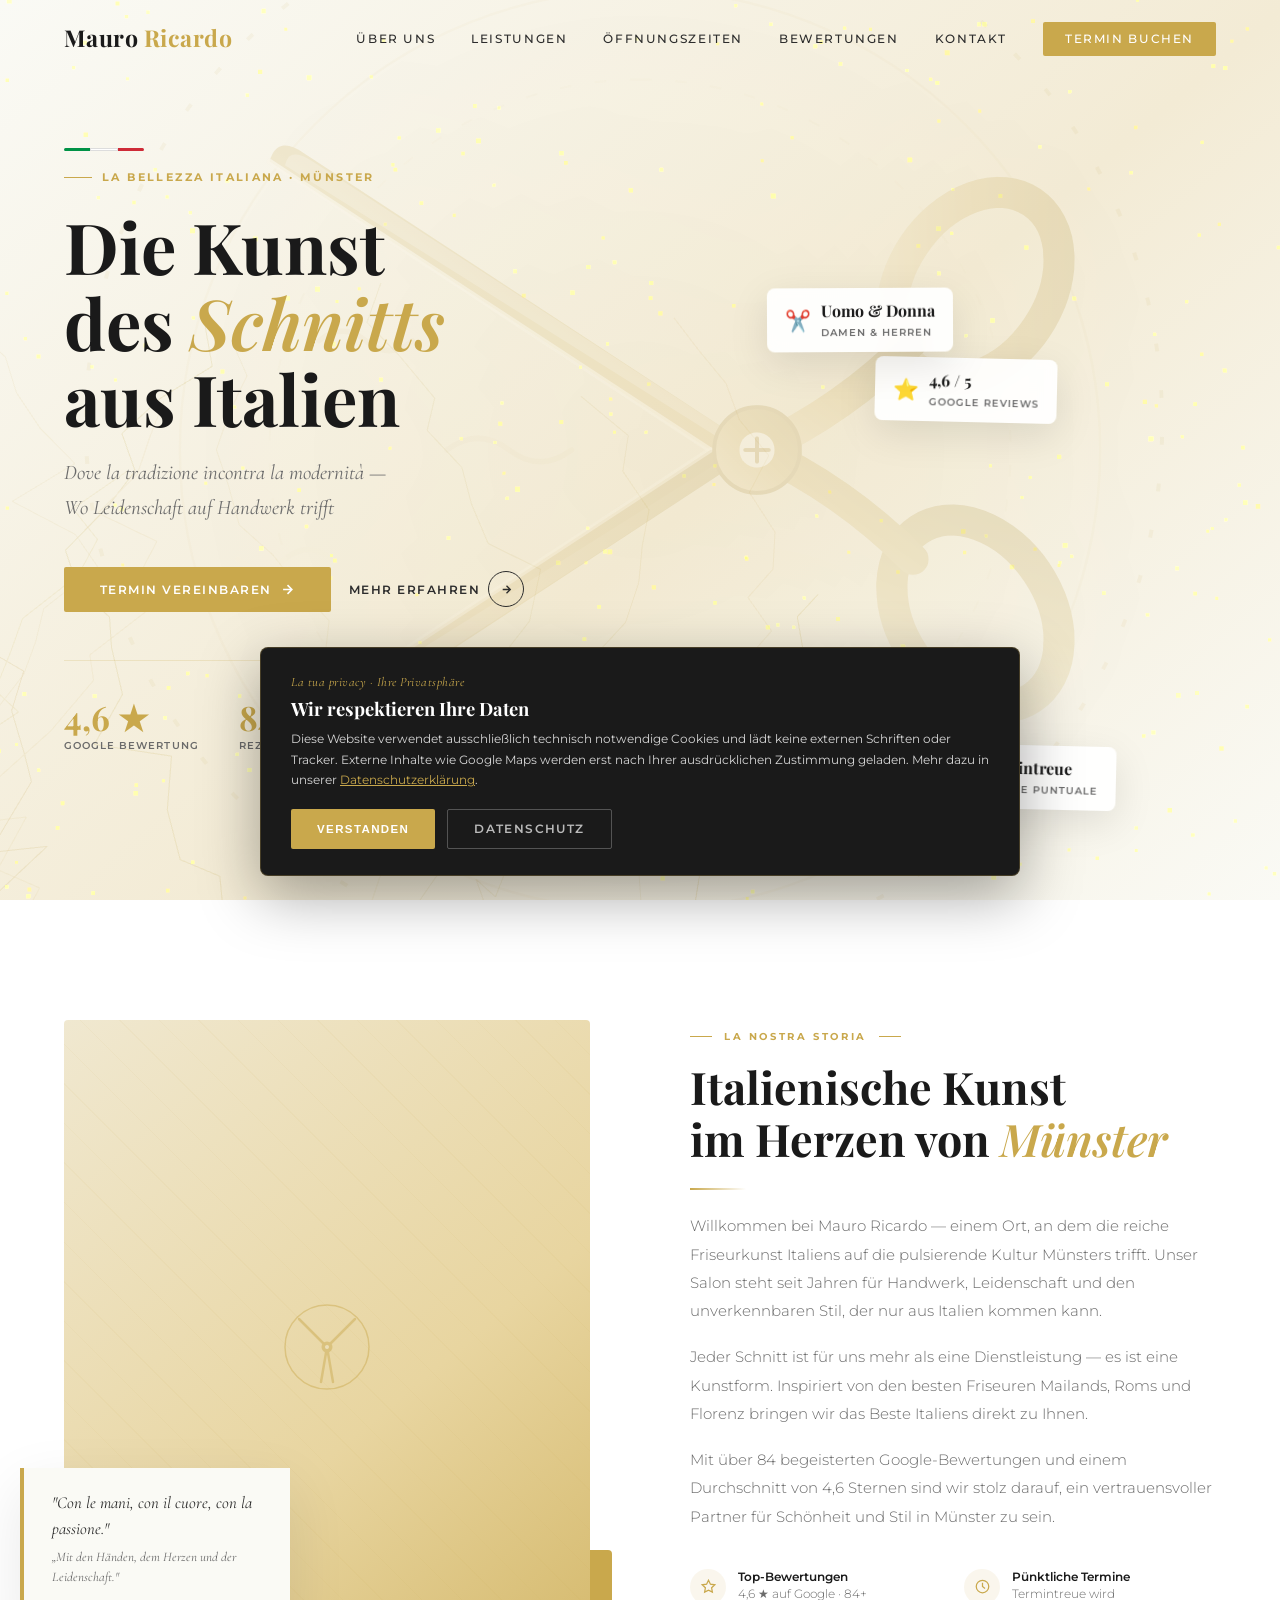
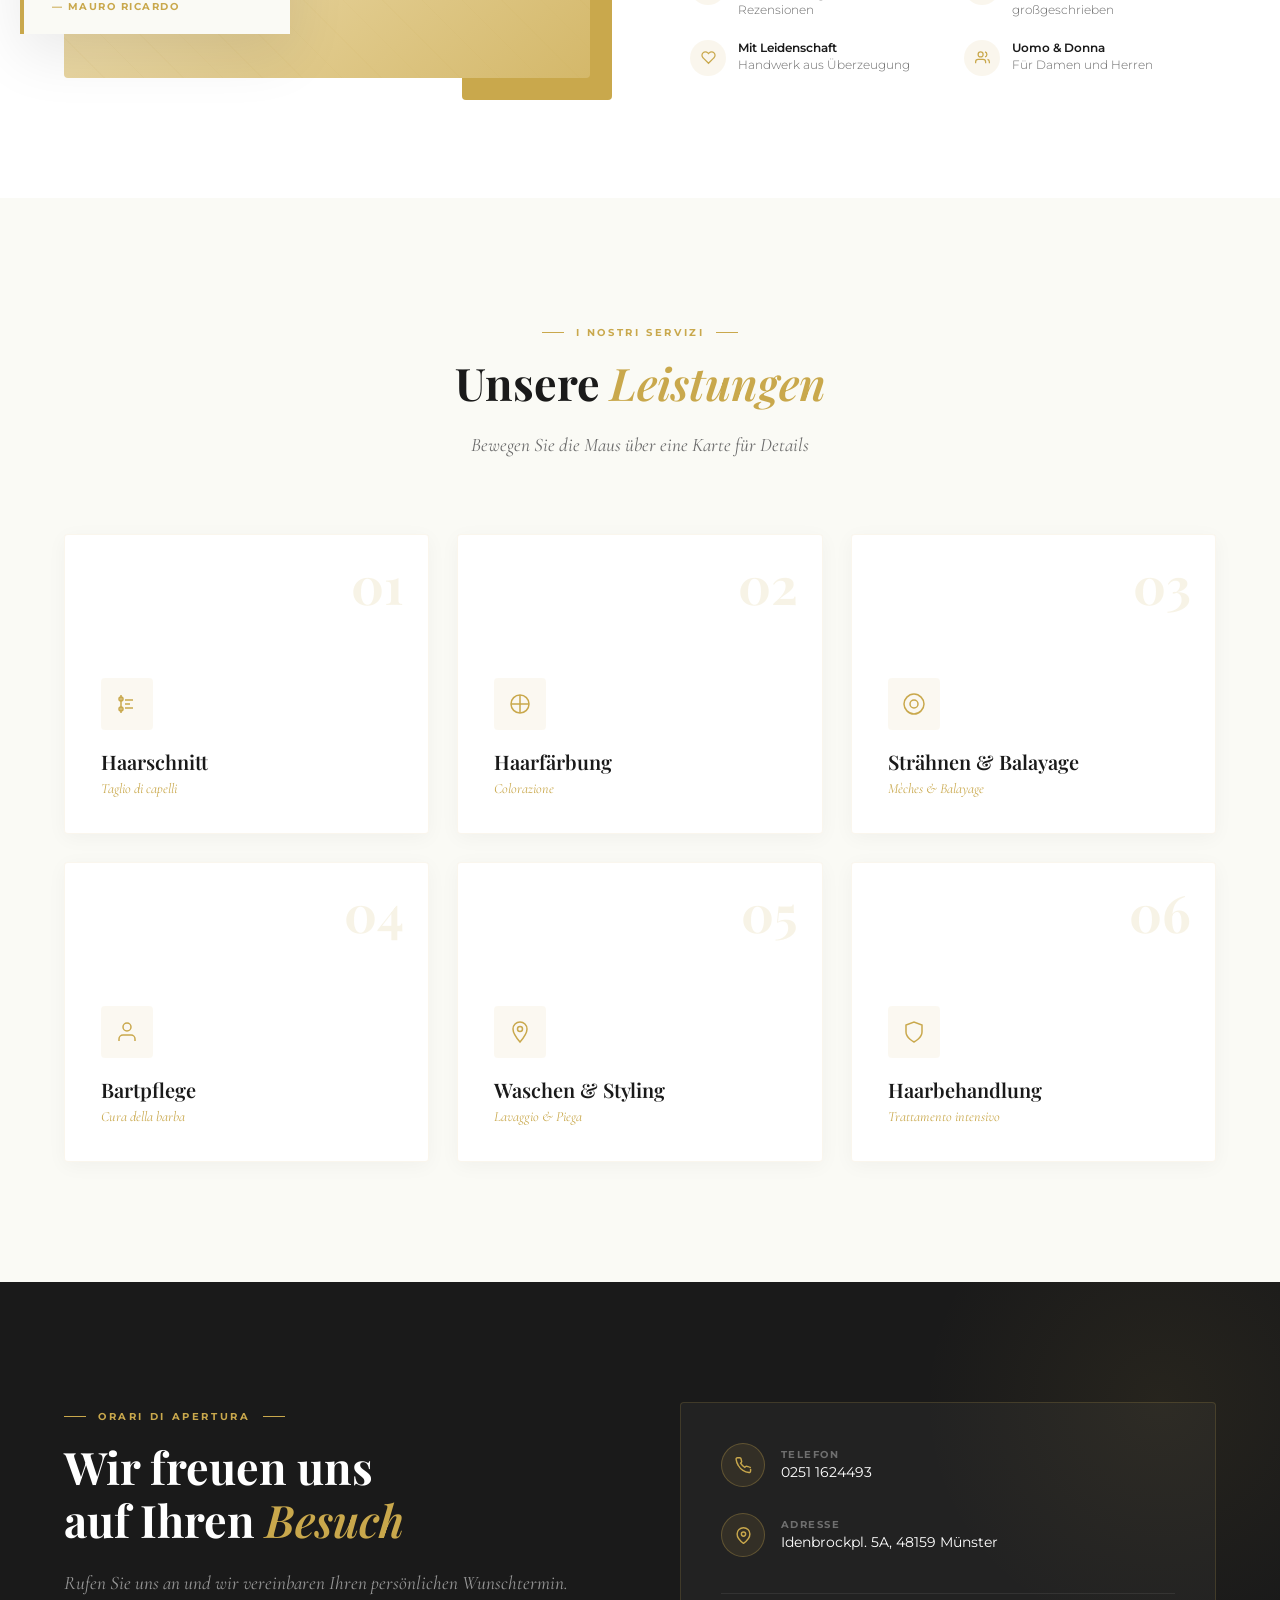
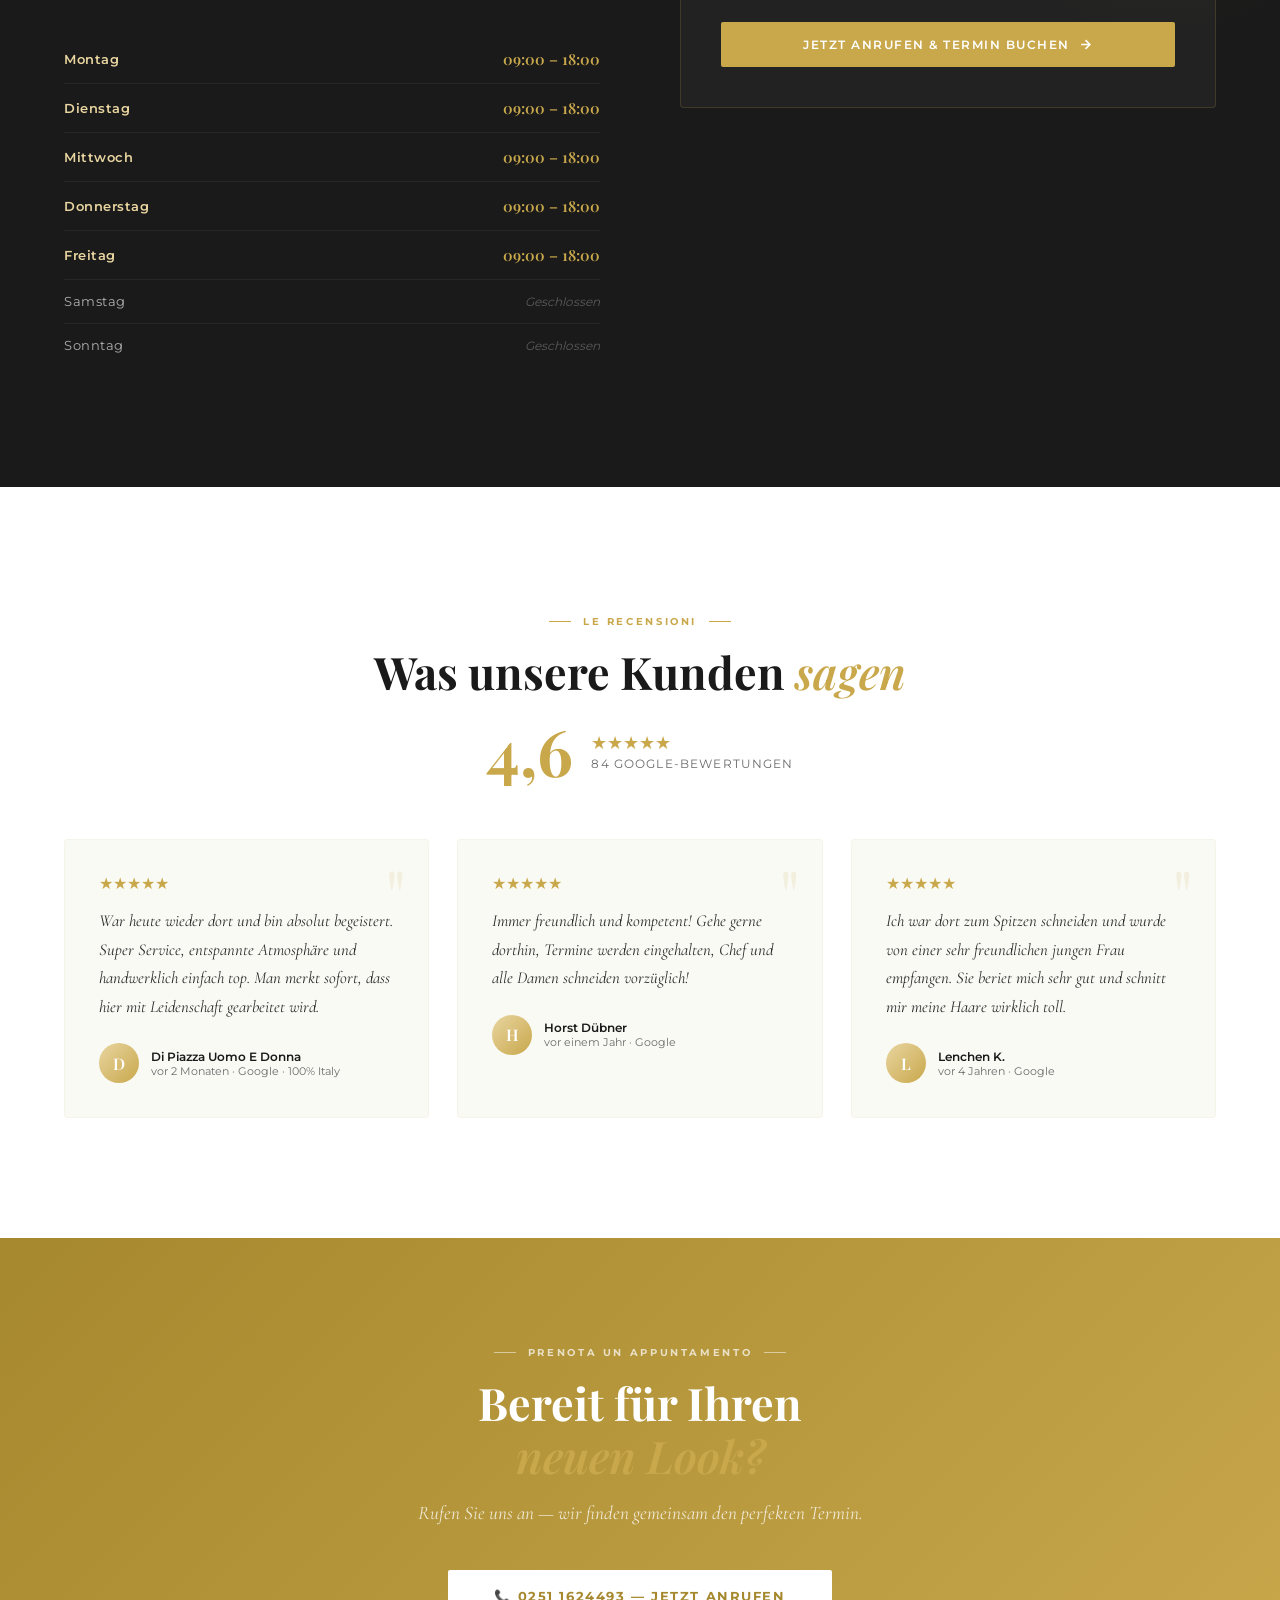
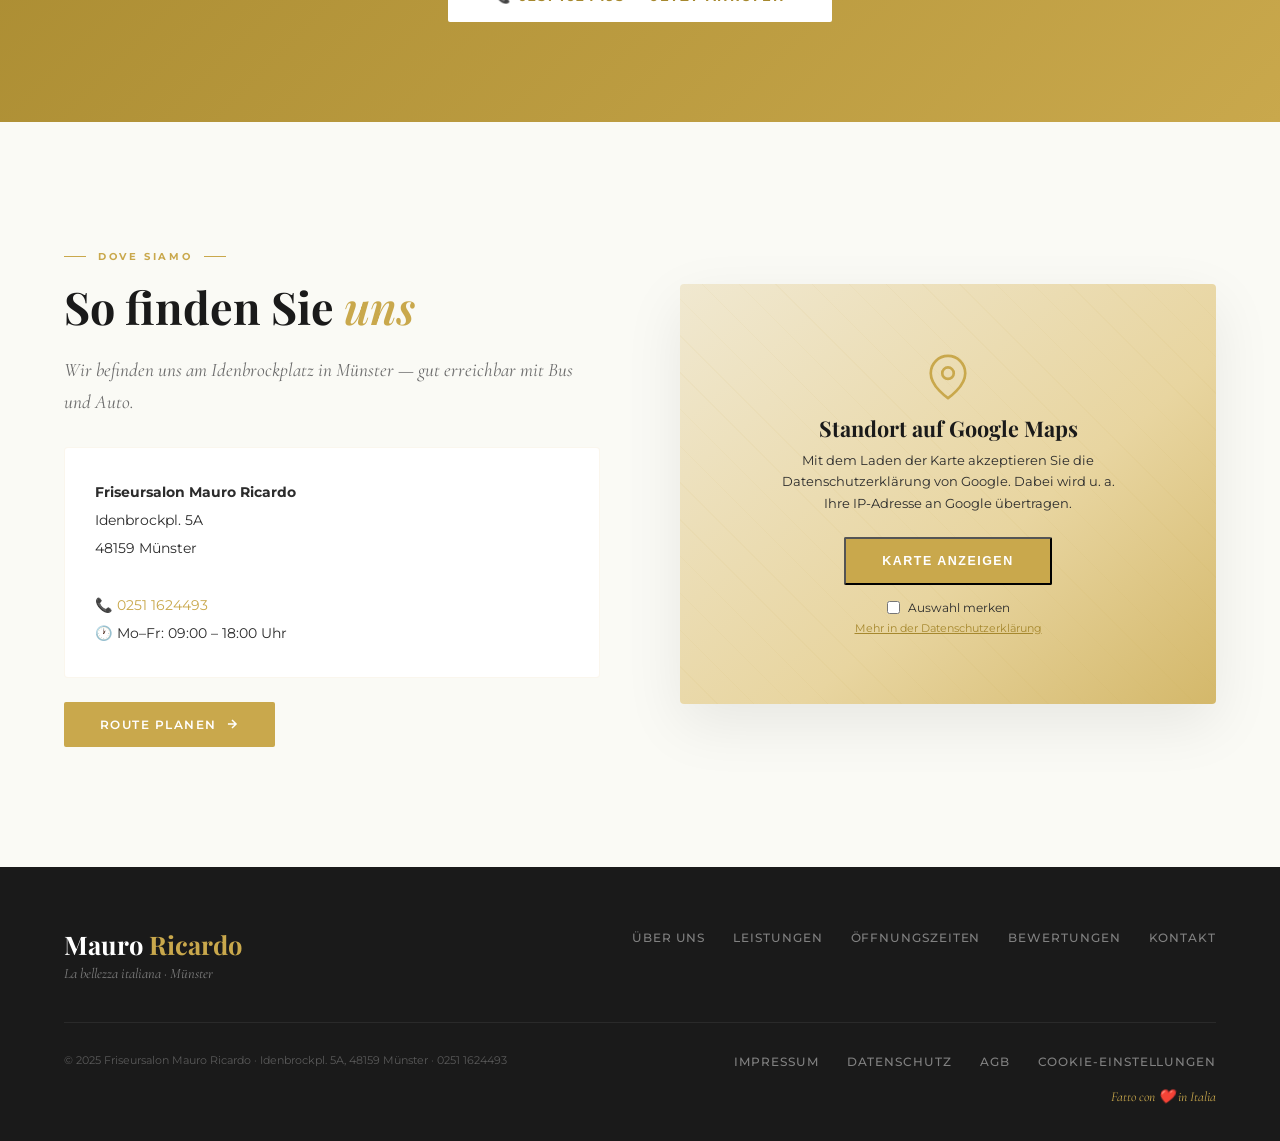
==== commit 346bab24: "Fix footer responsive bugs: prevent text overflow and right-side white bar - Add overflow-x:hidden a" ====
--- a/index.html
+++ b/index.html
@@ -44,6 +44,8 @@
             font-size: 16px;
             scrollbar-width: none;        /* Firefox */
             -ms-overflow-style: none;     /* alte Edge/IE */
+            width: 100%;
+            overflow-x: hidden;           /* verhindert weißen Balken rechts */
         }
         html::-webkit-scrollbar { width: 0; height: 0; display: none; } /* Chrome/Safari/Edge */
 
@@ -51,6 +53,8 @@
             font-family: 'Montserrat', sans-serif;
             background: var(--cream);
             color: var(--text);
+            width: 100%;
+            max-width: 100%;
             overflow-x: hidden;
         }
         body::-webkit-scrollbar { width: 0; height: 0; display: none; }
@@ -888,7 +892,7 @@
             font-size: .9rem;
             margin-top: 4px;
         }
-        .foot-links { list-style: none; display: flex; gap: 28px; }
+        .foot-links { list-style: none; display: flex; flex-wrap: wrap; gap: 14px 28px; }
         .foot-links a {
             font-size: .72rem;
             font-weight: 500;
@@ -984,7 +988,8 @@
             .rev-grid { grid-template-columns: 1fr 1fr; }
             .loc-grid { grid-template-columns: 1fr; }
             .foot-top { flex-direction: column; gap: 28px; }
-            .foot-bottom { flex-direction: column; gap: 8px; text-align: center; }
+            .foot-bottom { flex-direction: column; gap: 14px; text-align: center; }
+            .foot-bottom .foot-links { justify-content: center; }
         }
         @media (max-width: 768px) {
             :root { --gap: 80px; }
@@ -997,6 +1002,15 @@
             .svc-grid { grid-template-columns: 1fr; }
             .rev-grid { grid-template-columns: 1fr; }
             .feats { grid-template-columns: 1fr; }
+            footer { padding: 48px 0 30px; }
+            .foot-copy { line-height: 1.6; }
+        }
+        @media (max-width: 480px) {
+            .container { padding: 0 22px; }
+            nav, nav.scrolled { padding-left: 22px; padding-right: 22px; }
+            .foot-links { gap: 12px 18px; }
+            .foot-links a { font-size: .68rem; letter-spacing: .05em; }
+            .foot-copy { font-size: .68rem; }
         }
 
         /* ===== Mobile nav panel ===== */
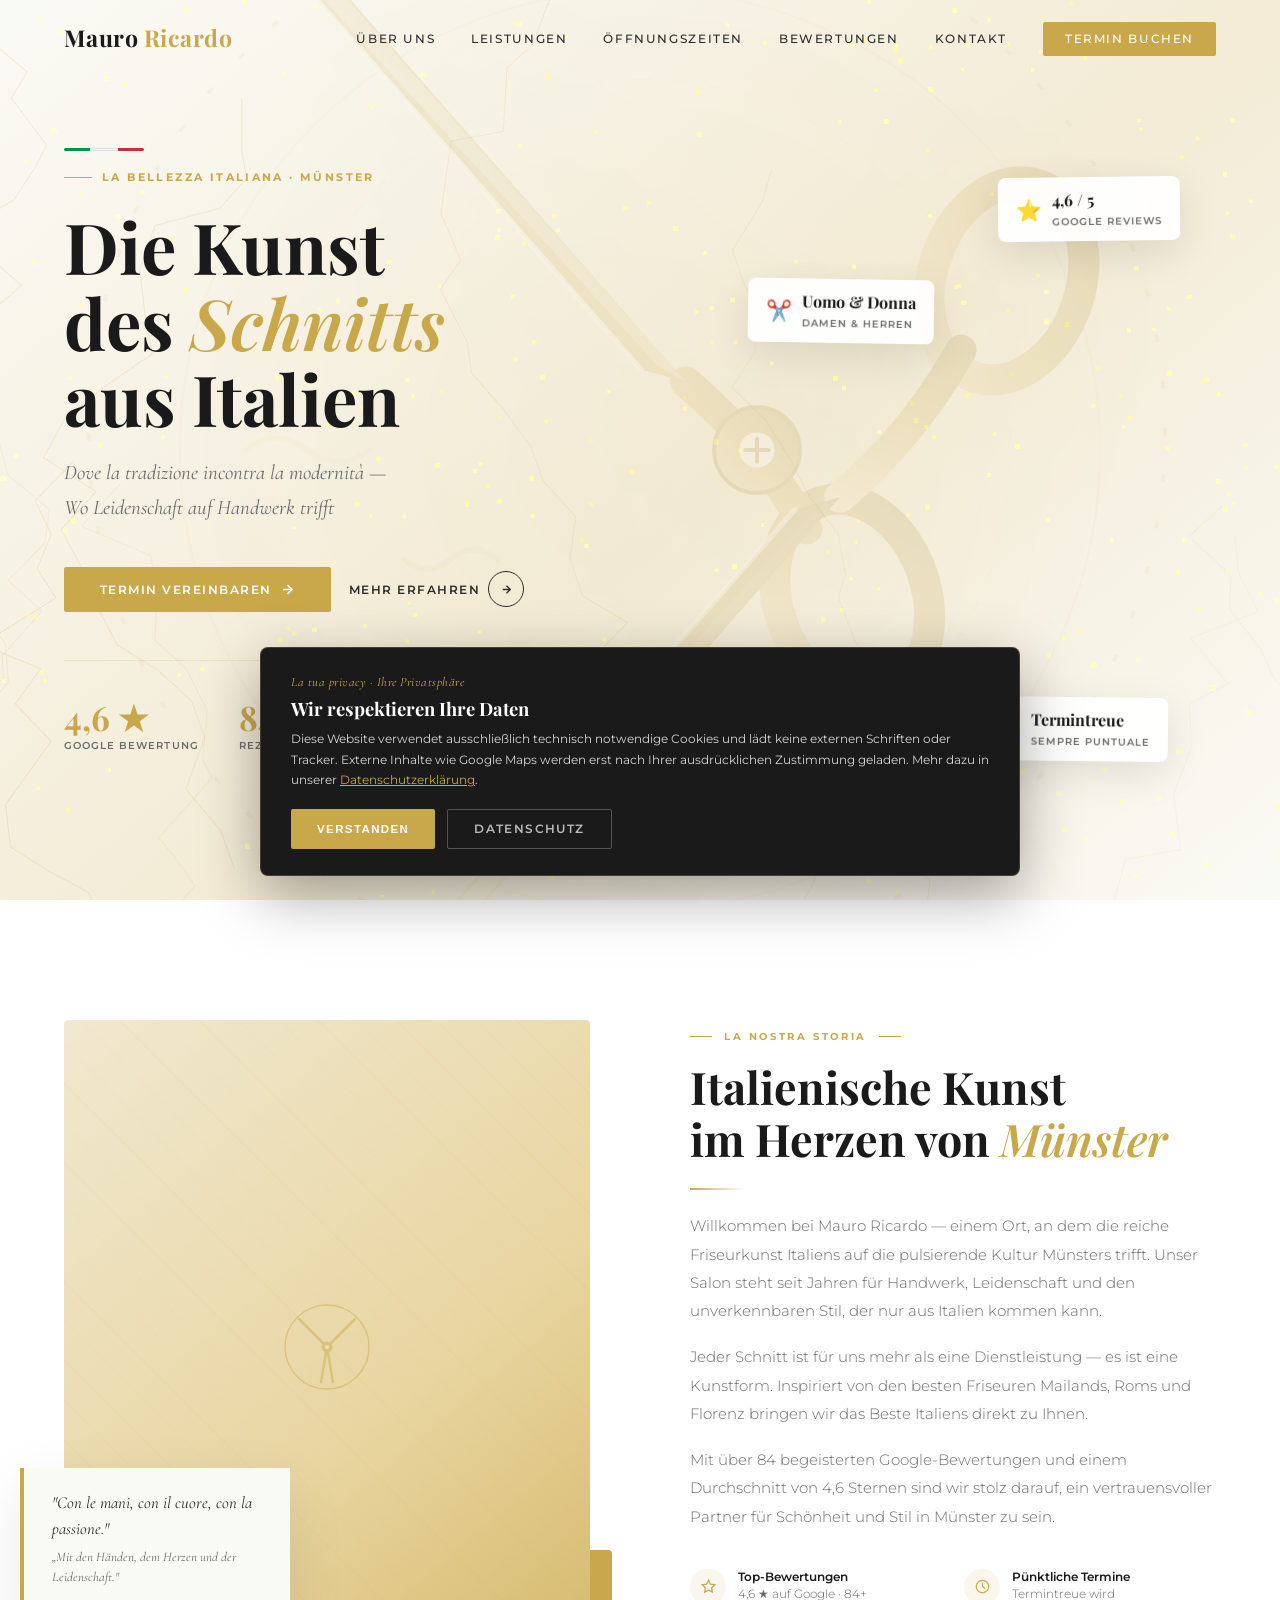
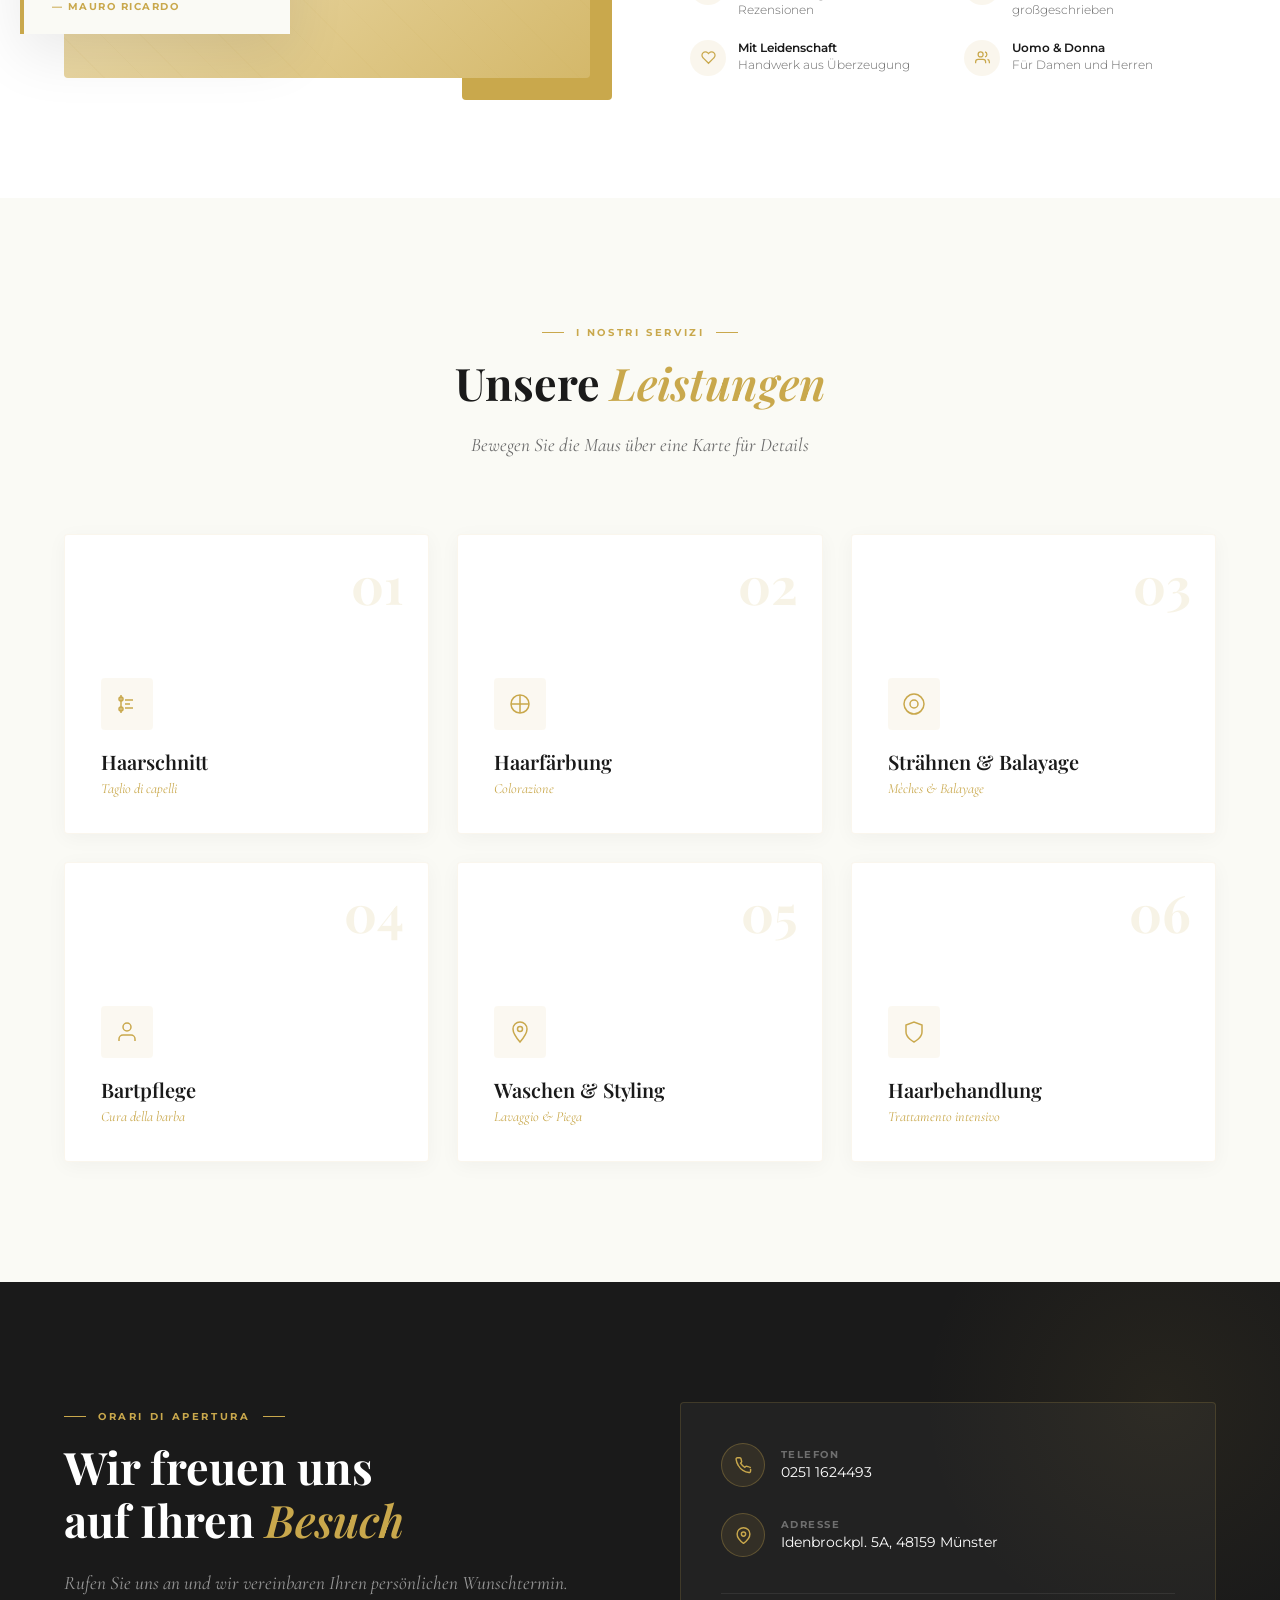
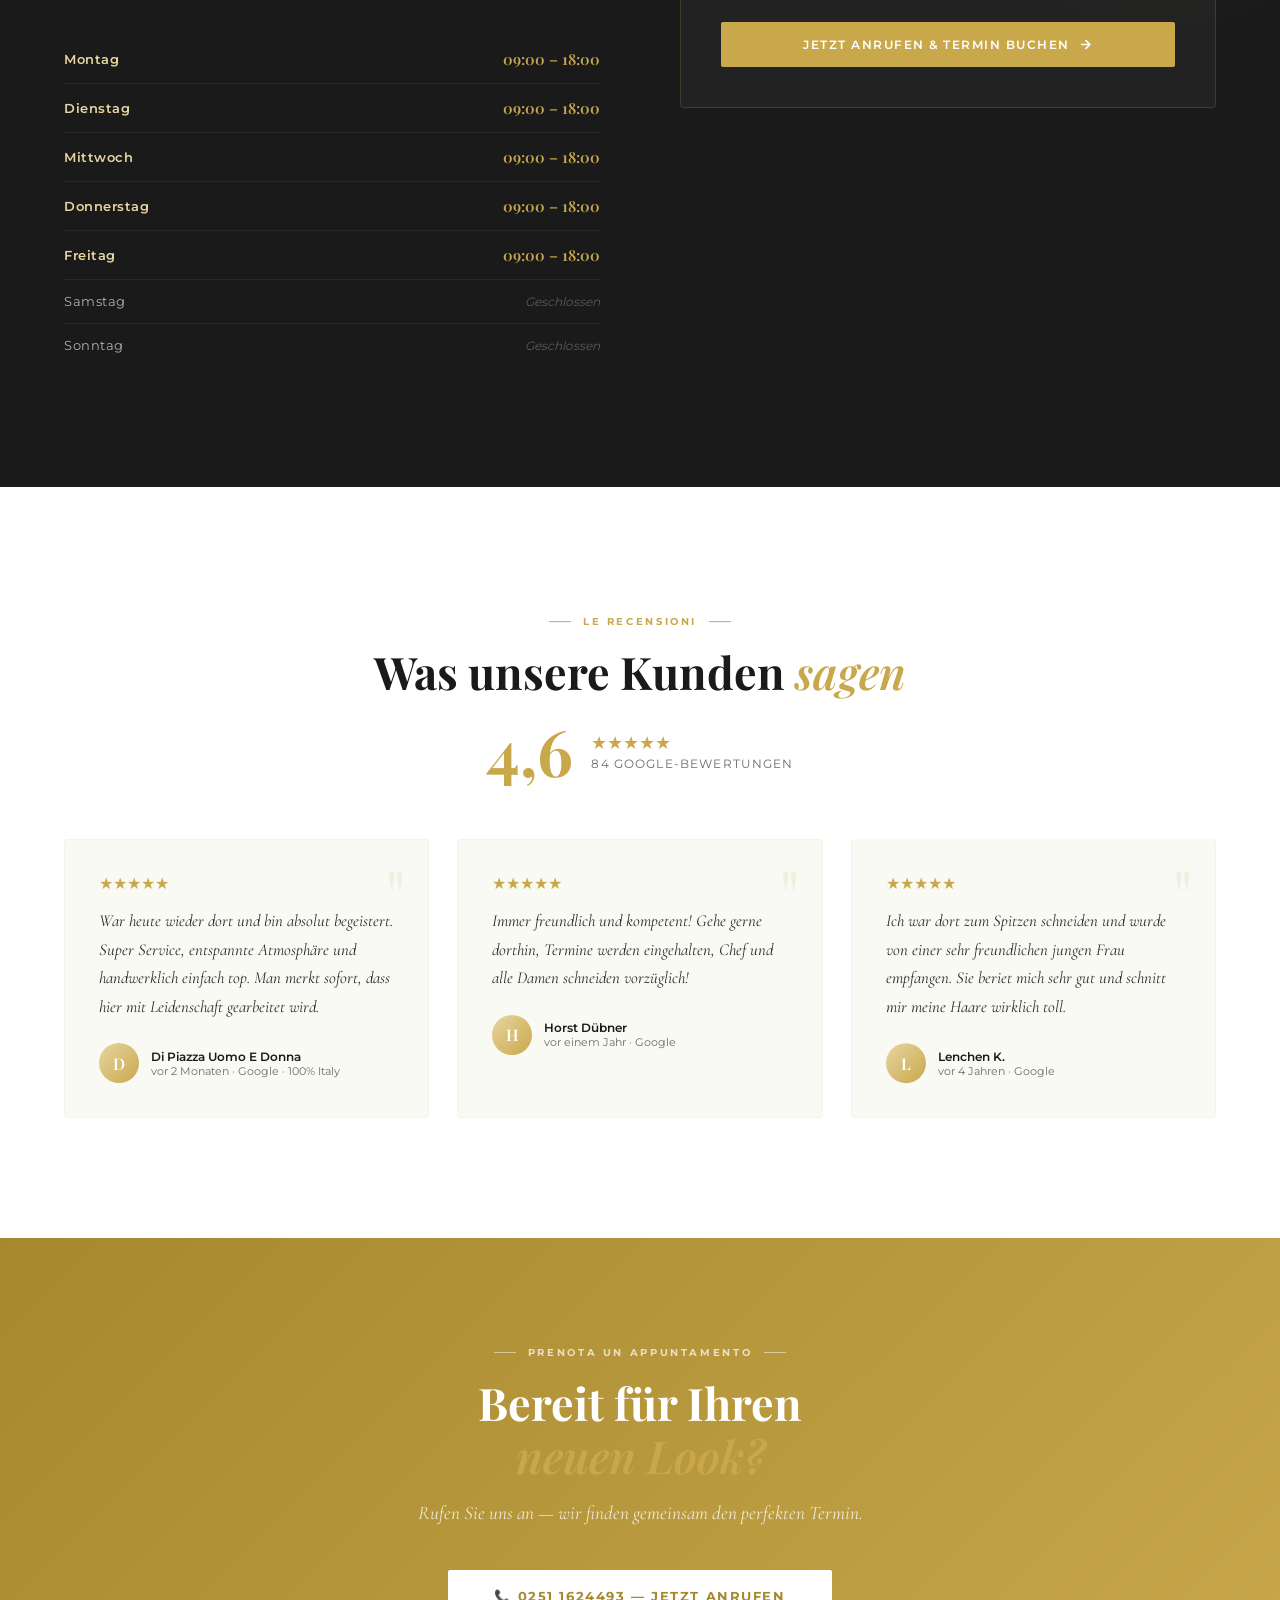
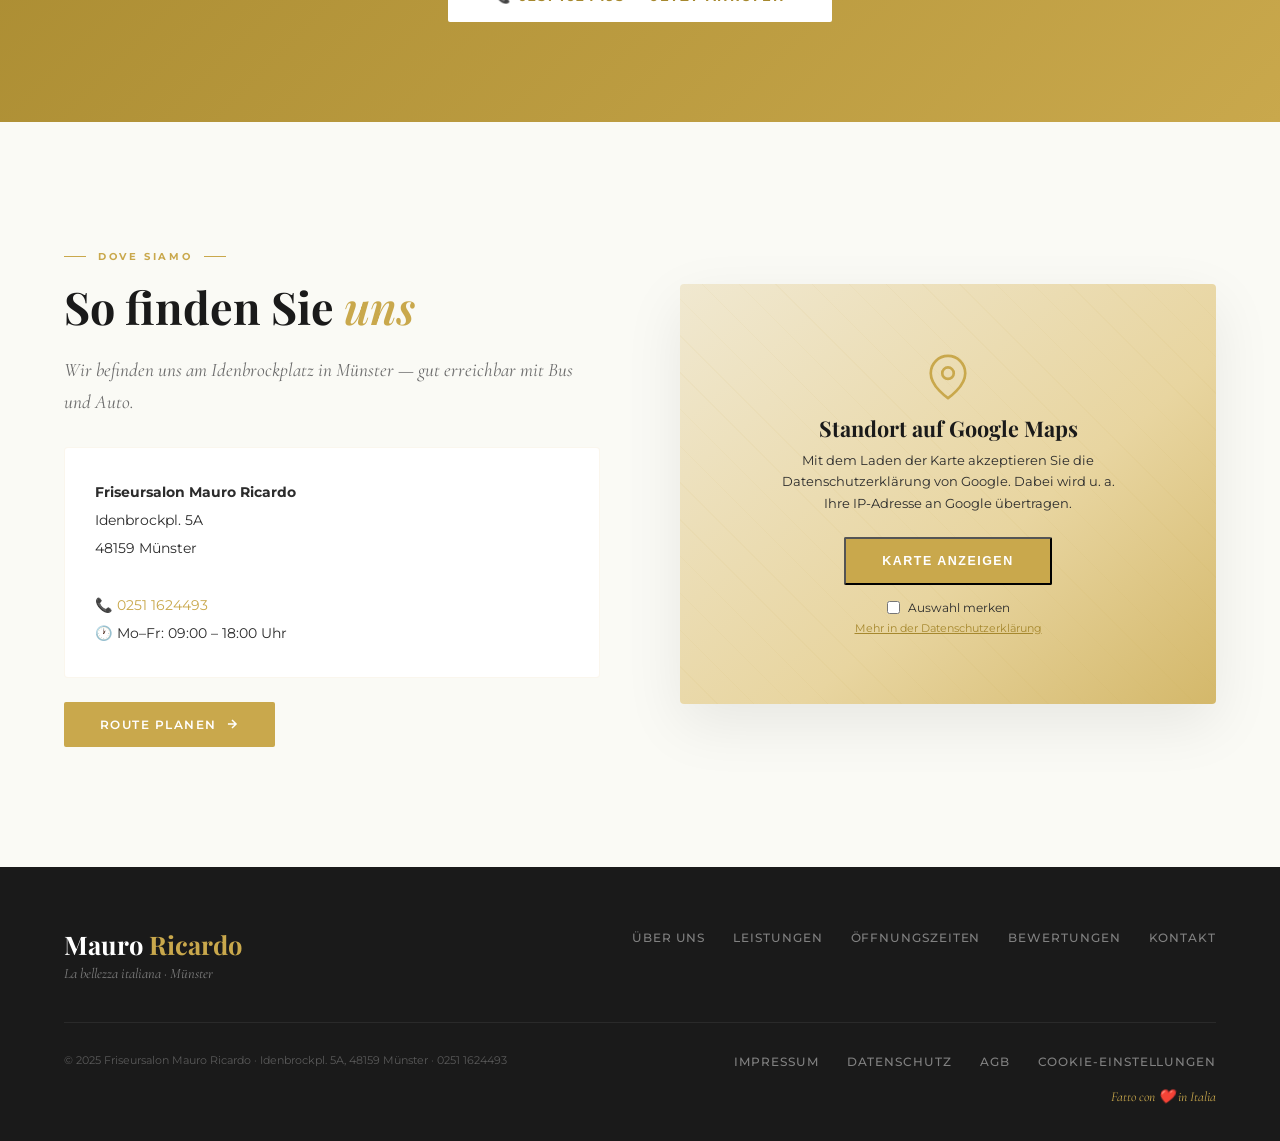
==== commit 373f9966: "Fix phone number: correct tel: links to 0251 1624493 The clickable tel: links pointed to 02511624493" ====
--- a/index.html
+++ b/index.html
@@ -1062,7 +1062,7 @@
         <li><a href="#hours">Öffnungszeiten</a></li>
         <li><a href="#reviews">Bewertungen</a></li>
         <li><a href="#location">Kontakt</a></li>
-        <li><a href="tel:025116244934" class="nav-cta">Termin buchen</a></li>
+        <li><a href="tel:02511624493" class="nav-cta">Termin buchen</a></li>
     </ul>
     <button class="hamburger" id="burger" aria-label="Menü öffnen">
         <span></span><span></span><span></span>
@@ -1076,7 +1076,7 @@
     <a href="#hours"    onclick="closeMob()">Öffnungszeiten</a>
     <a href="#reviews"  onclick="closeMob()">Bewertungen</a>
     <a href="#location" onclick="closeMob()">Kontakt</a>
-    <a href="tel:025116244934" onclick="closeMob()">Termin buchen</a>
+    <a href="tel:02511624493" onclick="closeMob()">Termin buchen</a>
 </div>
 
 <!-- ===== HERO ===== -->
@@ -1097,7 +1097,7 @@
                 Wo Leidenschaft auf Handwerk trifft
             </p>
             <div class="hero-btns">
-                <a href="tel:025116244934" class="btn btn-gold">
+                <a href="tel:02511624493" class="btn btn-gold">
                     Termin vereinbaren
                     <svg width="15" height="15" viewBox="0 0 24 24" fill="none" stroke="currentColor" stroke-width="2.5"><path d="M5 12h14M12 5l7 7-7 7"/></svg>
                 </a>
@@ -1508,7 +1508,7 @@
                     </div>
                     <div>
                         <div class="c-lbl">Telefon</div>
-                        <a href="tel:025116244934" class="c-val">0251 1624493</a>
+                        <a href="tel:02511624493" class="c-val">0251 1624493</a>
                     </div>
                 </div>
                 <div class="c-row">
@@ -1526,7 +1526,7 @@
                     </div>
                 </div>
                 <div style="margin-top:36px;padding-top:28px;border-top:1px solid rgba(255,255,255,.08)">
-                    <a href="tel:025116244934" class="btn btn-gold" style="width:100%;justify-content:center;display:flex;">
+                    <a href="tel:02511624493" class="btn btn-gold" style="width:100%;justify-content:center;display:flex;">
                         Jetzt anrufen &amp; Termin buchen
                         <svg width="15" height="15" viewBox="0 0 24 24" fill="none" stroke="currentColor" stroke-width="2.5"><path d="M5 12h14M12 5l7 7-7 7"/></svg>
                     </a>
@@ -1597,7 +1597,7 @@
         <div class="sec-label">Prenota un appuntamento</div>
         <h2 class="sec-title">Bereit für Ihren<br><em>neuen Look?</em></h2>
         <p class="sec-sub">Rufen Sie uns an — wir finden gemeinsam den perfekten Termin.</p>
-        <a href="tel:025116244934" class="btn-white">
+        <a href="tel:02511624493" class="btn-white">
             📞 0251 1624493 — Jetzt anrufen
         </a>
     </div>
@@ -1615,7 +1615,7 @@
                     <strong>Friseursalon Mauro Ricardo</strong><br>
                     Idenbrockpl. 5A<br>
                     48159 Münster<br><br>
-                    📞 <a href="tel:025116244934">0251 1624493</a><br>
+                    📞 <a href="tel:02511624493">0251 1624493</a><br>
                     🕐 Mo–Fr: 09:00 – 18:00 Uhr
                 </div>
                 <div style="margin-top:24px">
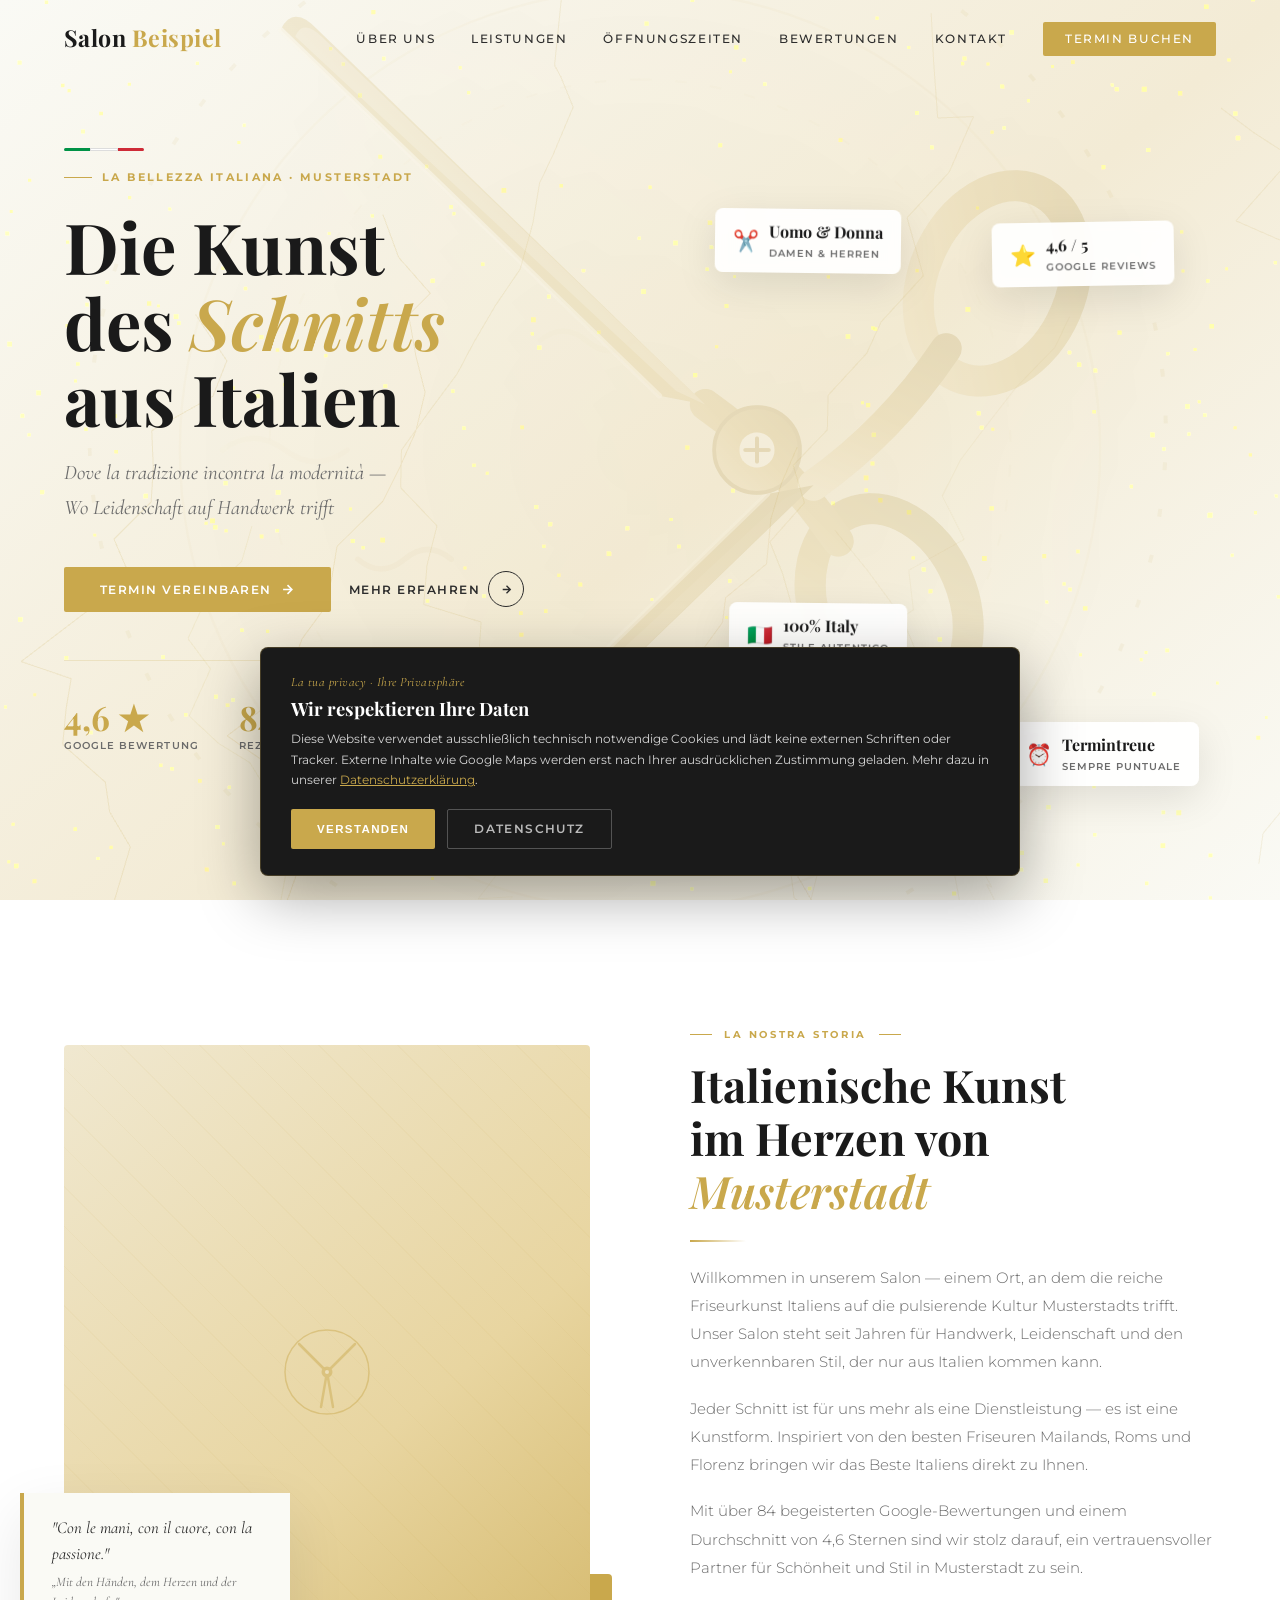
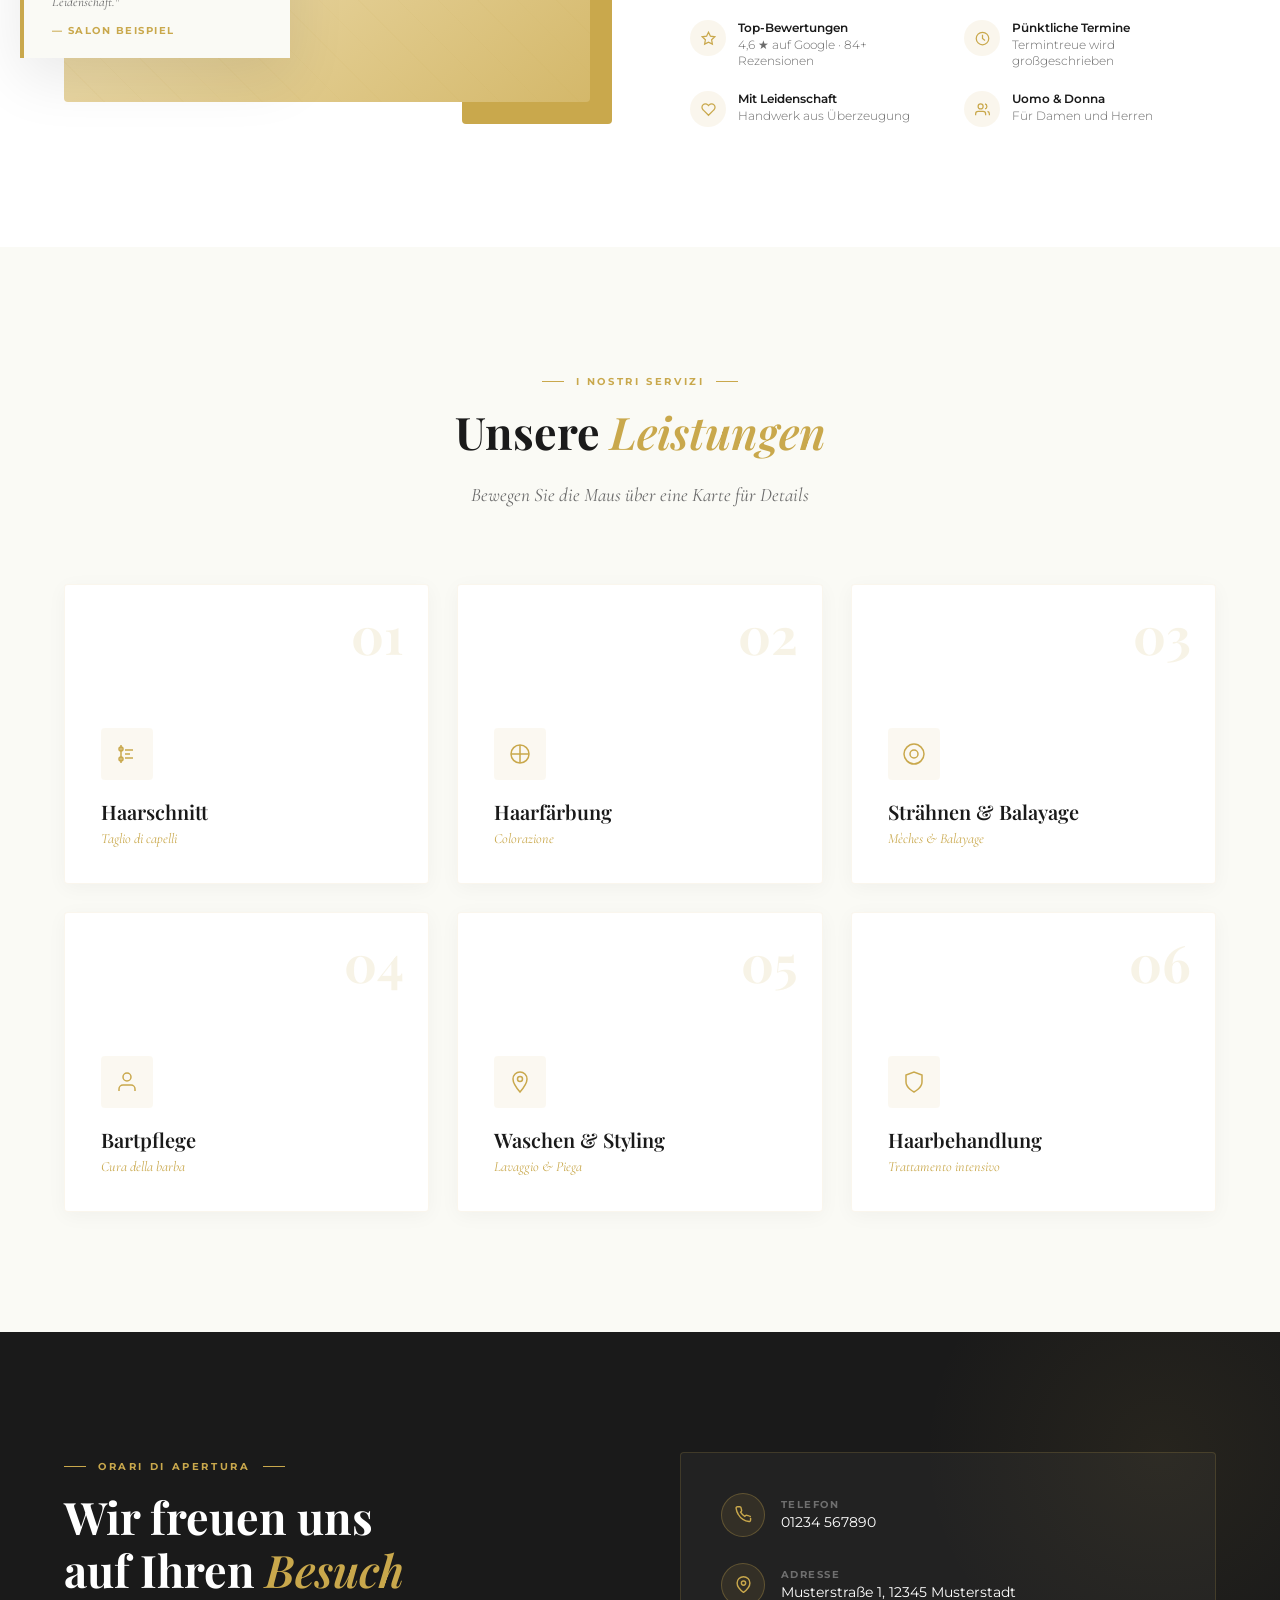
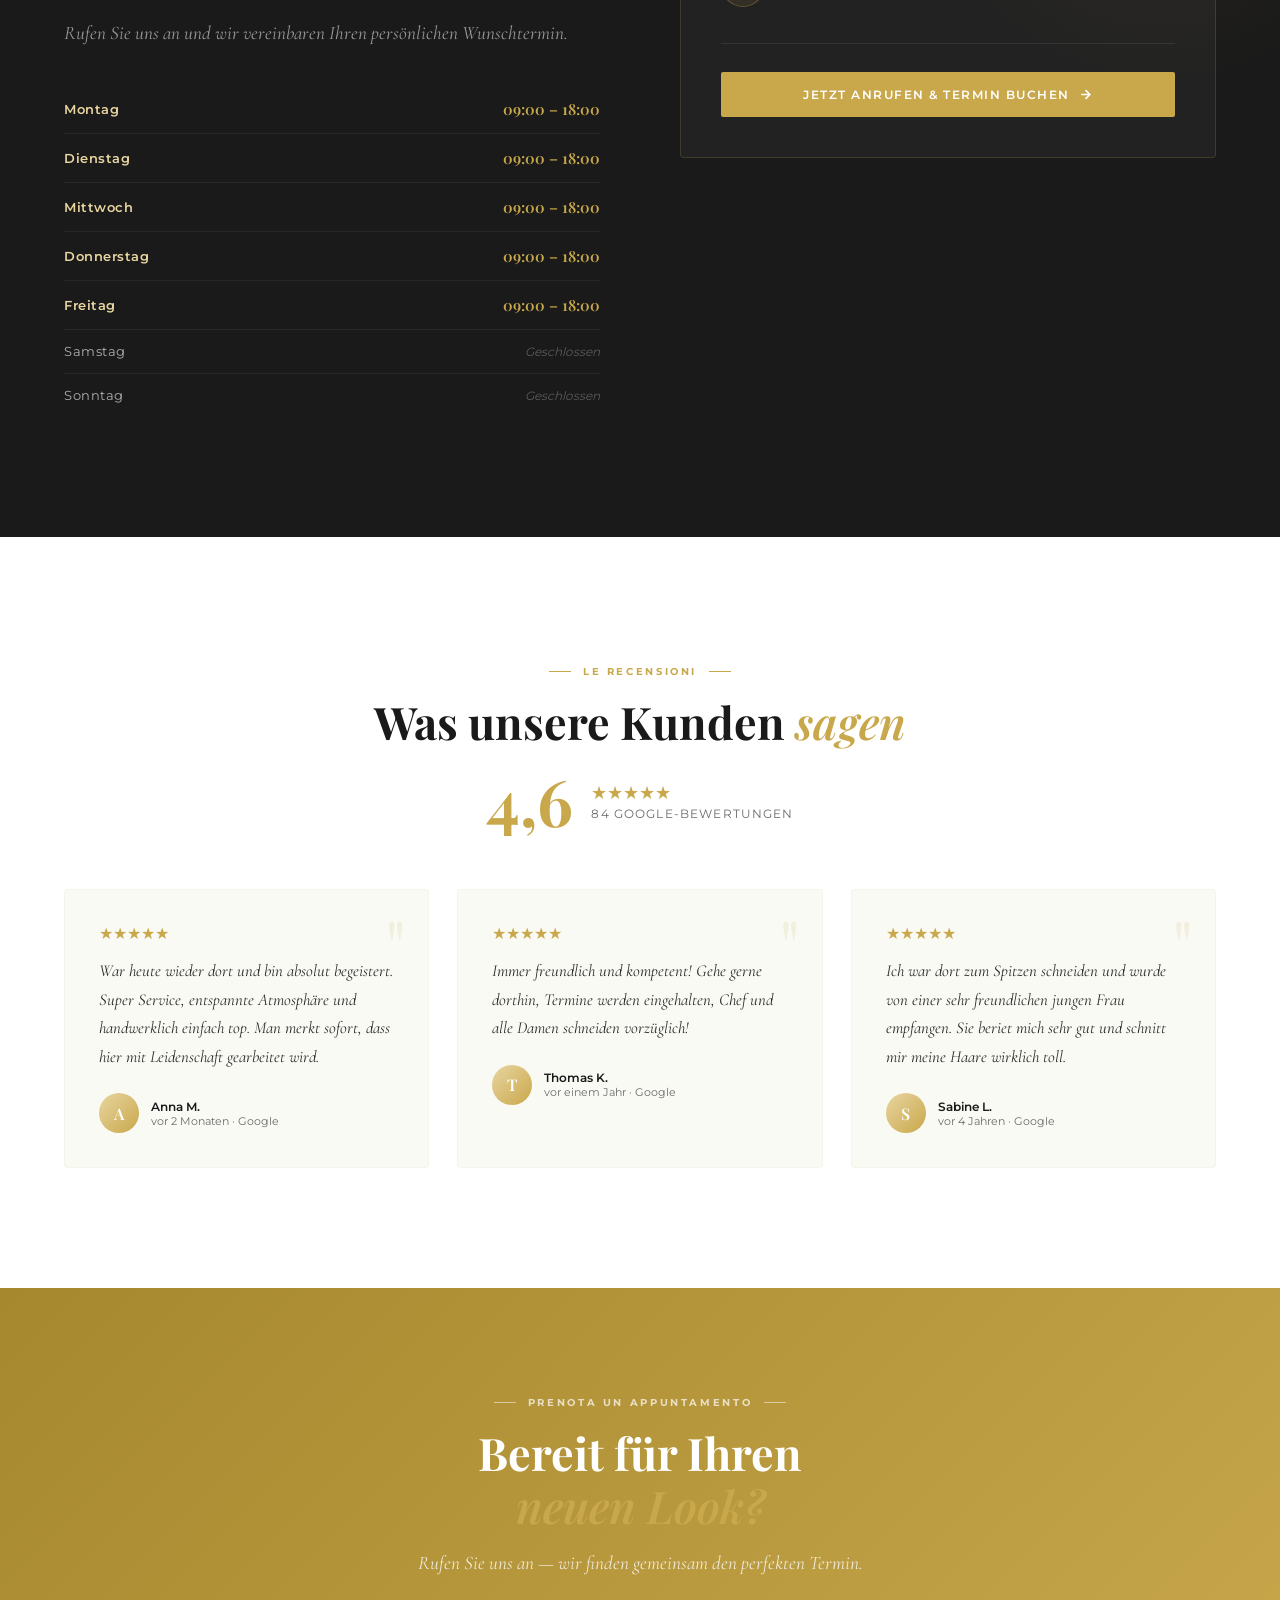
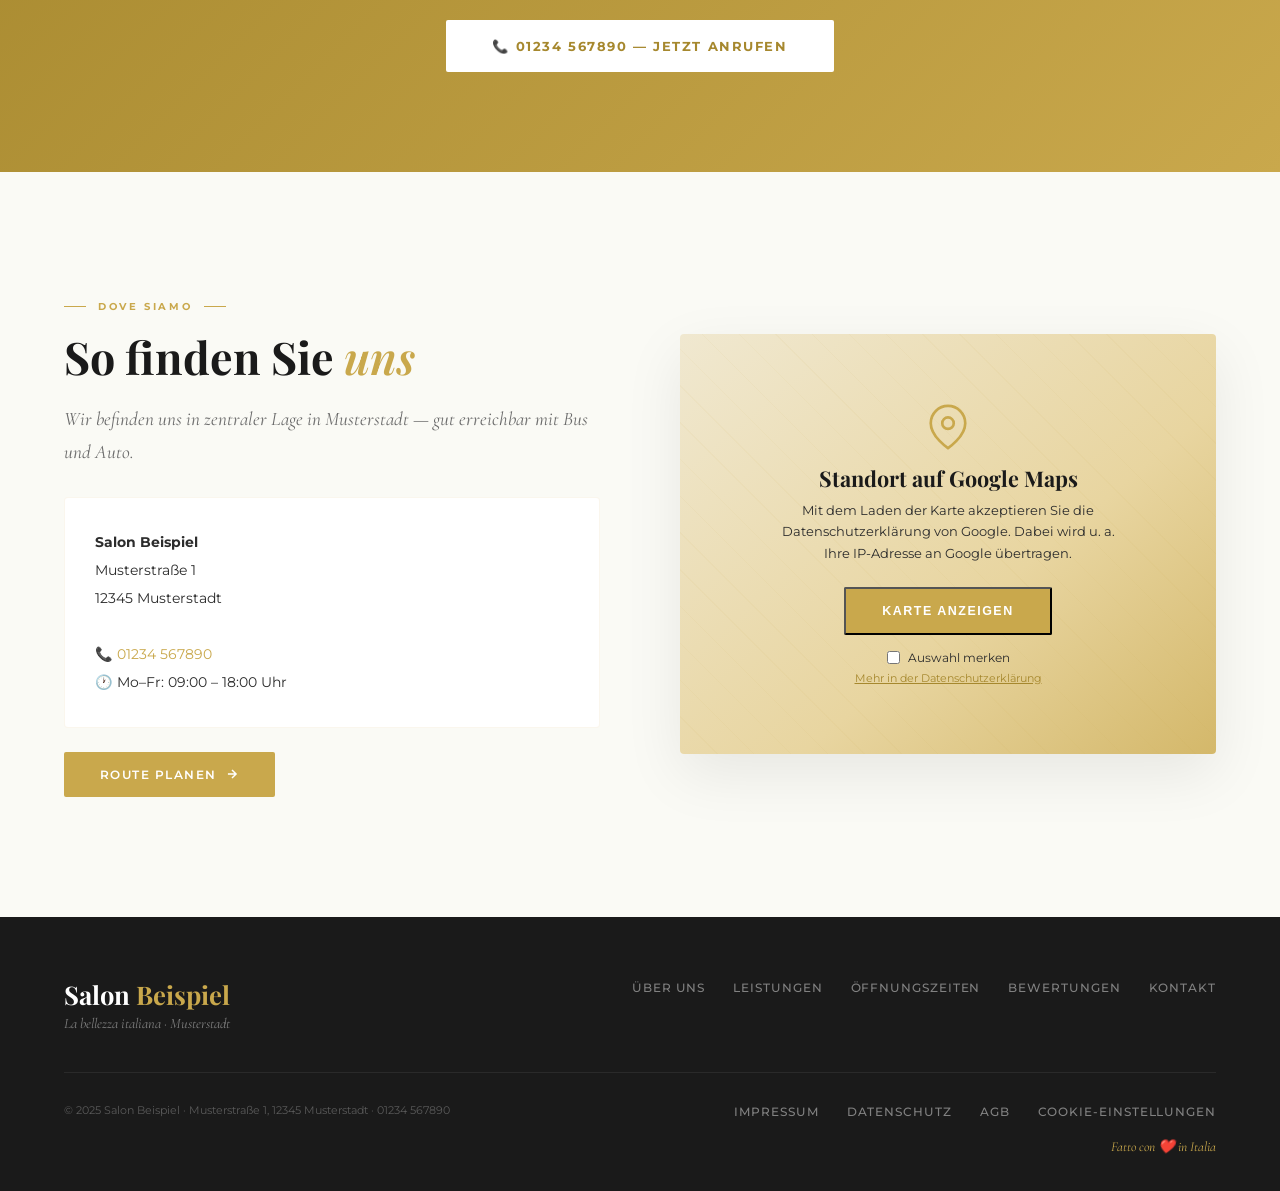
==== commit 5e014c72: "Anonymisierung: Inhaberdaten durch Beispiel-Platzhalter ersetzen Frontend, Impressum, Datenschutz un" ====
--- a/index.html
+++ b/index.html
@@ -3,8 +3,8 @@
 <head>
     <meta charset="UTF-8">
     <meta name="viewport" content="width=device-width, initial-scale=1.0">
-    <title>Mauro Ricardo | Friseursalon Münster – La Bellezza Italiana</title>
-    <meta name="description" content="Friseursalon Mauro Ricardo in Münster – Italienische Friseurkunst. Haarschnitte, Färbung, Styling. 4,6 ★ auf Google. Jetzt Termin vereinbaren.">
+    <title>Salon Beispiel | Friseursalon Musterstadt – La Bellezza Italiana</title>
+    <meta name="description" content="Salon Beispiel in Musterstadt – Italienische Friseurkunst. Haarschnitte, Färbung, Styling. 4,6 ★ auf Google. Jetzt Termin vereinbaren.">
 
     <!-- Favicon -->
     <link rel="icon" type="image/svg+xml" href="favicon.svg">
@@ -1055,14 +1055,14 @@
 
 <!-- ===== NAVIGATION ===== -->
 <nav id="navbar">
-    <a href="#" class="nav-logo">Mauro <em>Ricardo</em></a>
+    <a href="#" class="nav-logo">Salon <em>Beispiel</em></a>
     <ul class="nav-links">
         <li><a href="#about">Über uns</a></li>
         <li><a href="#services">Leistungen</a></li>
         <li><a href="#hours">Öffnungszeiten</a></li>
         <li><a href="#reviews">Bewertungen</a></li>
         <li><a href="#location">Kontakt</a></li>
-        <li><a href="tel:02511624493" class="nav-cta">Termin buchen</a></li>
+        <li><a href="tel:01234567890" class="nav-cta">Termin buchen</a></li>
     </ul>
     <button class="hamburger" id="burger" aria-label="Menü öffnen">
         <span></span><span></span><span></span>
@@ -1076,7 +1076,7 @@
     <a href="#hours"    onclick="closeMob()">Öffnungszeiten</a>
     <a href="#reviews"  onclick="closeMob()">Bewertungen</a>
     <a href="#location" onclick="closeMob()">Kontakt</a>
-    <a href="tel:02511624493" onclick="closeMob()">Termin buchen</a>
+    <a href="tel:01234567890" onclick="closeMob()">Termin buchen</a>
 </div>
 
 <!-- ===== HERO ===== -->
@@ -1086,7 +1086,7 @@
     <div class="hero-wrap">
         <div class="hero-text">
             <div class="it-stripe"><span class="it-g"></span><span class="it-w"></span><span class="it-r"></span></div>
-            <div class="eyebrow">La Bellezza Italiana · Münster</div>
+            <div class="eyebrow">La Bellezza Italiana · Musterstadt</div>
             <h1 class="hero-h1">
                 Die Kunst<br>
                 des <em>Schnitts</em><br>
@@ -1097,7 +1097,7 @@
                 Wo Leidenschaft auf Handwerk trifft
             </p>
             <div class="hero-btns">
-                <a href="tel:02511624493" class="btn btn-gold">
+                <a href="tel:01234567890" class="btn btn-gold">
                     Termin vereinbaren
                     <svg width="15" height="15" viewBox="0 0 24 24" fill="none" stroke="currentColor" stroke-width="2.5"><path d="M5 12h14M12 5l7 7-7 7"/></svg>
                 </a>
@@ -1256,7 +1256,7 @@
                 <div class="quote-card">
                     <p class="quote-it">"Con le mani, con il cuore, con la passione."</p>
                     <p class="quote-de">„Mit den Händen, dem Herzen und der Leidenschaft."</p>
-                    <p class="quote-sig">— Mauro Ricardo</p>
+                    <p class="quote-sig">— Salon Beispiel</p>
                 </div>
             </div>
 
@@ -1264,12 +1264,12 @@
                 <div class="sec-label">La nostra storia</div>
                 <h2 class="sec-title">
                     Italienische Kunst<br>
-                    im Herzen von <em>Münster</em>
+                    im Herzen von <em>Musterstadt</em>
                 </h2>
                 <div class="gold-rule"></div>
-                <p>Willkommen bei Mauro Ricardo — einem Ort, an dem die reiche Friseurkunst Italiens auf die pulsierende Kultur Münsters trifft. Unser Salon steht seit Jahren für Handwerk, Leidenschaft und den unverkennbaren Stil, der nur aus Italien kommen kann.</p>
+                <p>Willkommen in unserem Salon — einem Ort, an dem die reiche Friseurkunst Italiens auf die pulsierende Kultur Musterstadts trifft. Unser Salon steht seit Jahren für Handwerk, Leidenschaft und den unverkennbaren Stil, der nur aus Italien kommen kann.</p>
                 <p>Jeder Schnitt ist für uns mehr als eine Dienstleistung — es ist eine Kunstform. Inspiriert von den besten Friseuren Mailands, Roms und Florenz bringen wir das Beste Italiens direkt zu Ihnen.</p>
-                <p>Mit über 84 begeisterten Google-Bewertungen und einem Durchschnitt von 4,6 Sternen sind wir stolz darauf, ein vertrauensvoller Partner für Schönheit und Stil in Münster zu sein.</p>
+                <p>Mit über 84 begeisterten Google-Bewertungen und einem Durchschnitt von 4,6 Sternen sind wir stolz darauf, ein vertrauensvoller Partner für Schönheit und Stil in Musterstadt zu sein.</p>
                 <div class="feats">
                     <div class="feat">
                         <div class="feat-ico">
@@ -1508,7 +1508,7 @@
                     </div>
                     <div>
                         <div class="c-lbl">Telefon</div>
-                        <a href="tel:02511624493" class="c-val">0251 1624493</a>
+                        <a href="tel:01234567890" class="c-val">01234 567890</a>
                     </div>
                 </div>
                 <div class="c-row">
@@ -1520,13 +1520,13 @@
                     </div>
                     <div>
                         <div class="c-lbl">Adresse</div>
-                        <a href="https://maps.google.com/?q=Idenbrockplatz+5A+48159+Munster" target="_blank" rel="noopener" class="c-val">
-                            Idenbrockpl. 5A, 48159 Münster
+                        <a href="https://maps.google.com/?q=Musterstrasse+1+12345+Musterstadt" target="_blank" rel="noopener" class="c-val">
+                            Musterstraße 1, 12345 Musterstadt
                         </a>
                     </div>
                 </div>
                 <div style="margin-top:36px;padding-top:28px;border-top:1px solid rgba(255,255,255,.08)">
-                    <a href="tel:02511624493" class="btn btn-gold" style="width:100%;justify-content:center;display:flex;">
+                    <a href="tel:01234567890" class="btn btn-gold" style="width:100%;justify-content:center;display:flex;">
                         Jetzt anrufen &amp; Termin buchen
                         <svg width="15" height="15" viewBox="0 0 24 24" fill="none" stroke="currentColor" stroke-width="2.5"><path d="M5 12h14M12 5l7 7-7 7"/></svg>
                     </a>
@@ -1556,10 +1556,10 @@
                 <div class="rev-stars">★★★★★</div>
                 <p class="rev-text">War heute wieder dort und bin absolut begeistert. Super Service, entspannte Atmosphäre und handwerklich einfach top. Man merkt sofort, dass hier mit Leidenschaft gearbeitet wird.</p>
                 <div class="rev-author">
-                    <div class="rev-avatar">D</div>
+                    <div class="rev-avatar">A</div>
                     <div>
-                        <div class="rev-name">Di Piazza Uomo E Donna</div>
-                        <div class="rev-date">vor 2 Monaten · Google · 100% Italy</div>
+                        <div class="rev-name">Anna M.</div>
+                        <div class="rev-date">vor 2 Monaten · Google</div>
                     </div>
                 </div>
             </div>
@@ -1568,9 +1568,9 @@
                 <div class="rev-stars">★★★★★</div>
                 <p class="rev-text">Immer freundlich und kompetent! Gehe gerne dorthin, Termine werden eingehalten, Chef und alle Damen schneiden vorzüglich!</p>
                 <div class="rev-author">
-                    <div class="rev-avatar">H</div>
+                    <div class="rev-avatar">T</div>
                     <div>
-                        <div class="rev-name">Horst Dübner</div>
+                        <div class="rev-name">Thomas K.</div>
                         <div class="rev-date">vor einem Jahr · Google</div>
                     </div>
                 </div>
@@ -1580,9 +1580,9 @@
                 <div class="rev-stars">★★★★★</div>
                 <p class="rev-text">Ich war dort zum Spitzen schneiden und wurde von einer sehr freundlichen jungen Frau empfangen. Sie beriet mich sehr gut und schnitt mir meine Haare wirklich toll.</p>
                 <div class="rev-author">
-                    <div class="rev-avatar">L</div>
+                    <div class="rev-avatar">S</div>
                     <div>
-                        <div class="rev-name">Lenchen K.</div>
+                        <div class="rev-name">Sabine L.</div>
                         <div class="rev-date">vor 4 Jahren · Google</div>
                     </div>
                 </div>
@@ -1597,8 +1597,8 @@
         <div class="sec-label">Prenota un appuntamento</div>
         <h2 class="sec-title">Bereit für Ihren<br><em>neuen Look?</em></h2>
         <p class="sec-sub">Rufen Sie uns an — wir finden gemeinsam den perfekten Termin.</p>
-        <a href="tel:02511624493" class="btn-white">
-            📞 0251 1624493 — Jetzt anrufen
+        <a href="tel:01234567890" class="btn-white">
+            📞 01234 567890 — Jetzt anrufen
         </a>
     </div>
 </section>
@@ -1610,16 +1610,16 @@
             <div>
                 <div class="sec-label">Dove siamo</div>
                 <h2 class="sec-title">So finden Sie <em>uns</em></h2>
-                <p class="sec-sub">Wir befinden uns am Idenbrockplatz in Münster — gut erreichbar mit Bus und Auto.</p>
+                <p class="sec-sub">Wir befinden uns in zentraler Lage in Musterstadt — gut erreichbar mit Bus und Auto.</p>
                 <div class="loc-info-box">
-                    <strong>Friseursalon Mauro Ricardo</strong><br>
-                    Idenbrockpl. 5A<br>
-                    48159 Münster<br><br>
-                    📞 <a href="tel:02511624493">0251 1624493</a><br>
+                    <strong>Salon Beispiel</strong><br>
+                    Musterstraße 1<br>
+                    12345 Musterstadt<br><br>
+                    📞 <a href="tel:01234567890">01234 567890</a><br>
                     🕐 Mo–Fr: 09:00 – 18:00 Uhr
                 </div>
                 <div style="margin-top:24px">
-                    <a href="https://maps.google.com/?q=Idenbrockplatz+5A+48159+Munster" target="_blank" rel="noopener" class="btn btn-gold">
+                    <a href="https://maps.google.com/?q=Musterstrasse+1+12345+Musterstadt" target="_blank" rel="noopener" class="btn btn-gold">
                         Route planen
                         <svg width="14" height="14" viewBox="0 0 24 24" fill="none" stroke="currentColor" stroke-width="2.5"><path d="M5 12h14M12 5l7 7-7 7"/></svg>
                     </a>
@@ -1650,8 +1650,8 @@
     <div class="container">
         <div class="foot-top">
             <div>
-                <div class="foot-logo">Mauro <em>Ricardo</em></div>
-                <div class="foot-tag">La bellezza italiana · Münster</div>
+                <div class="foot-logo">Salon <em>Beispiel</em></div>
+                <div class="foot-tag">La bellezza italiana · Musterstadt</div>
             </div>
             <ul class="foot-links">
                 <li><a href="#about">Über uns</a></li>
@@ -1662,7 +1662,7 @@
             </ul>
         </div>
         <div class="foot-bottom">
-            <p class="foot-copy">© 2025 Friseursalon Mauro Ricardo · Idenbrockpl. 5A, 48159 Münster · 0251 1624493</p>
+            <p class="foot-copy">© 2025 Salon Beispiel · Musterstraße 1, 12345 Musterstadt · 01234 567890</p>
             <ul class="foot-links">
                 <li><a href="impressum.html">Impressum</a></li>
                 <li><a href="datenschutz.html">Datenschutz</a></li>
@@ -1998,9 +1998,9 @@
     function loadMap() {
         const box = consent.parentElement;
         box.innerHTML =
-            '<iframe src="https://maps.google.com/maps?q=Idenbrockplatz+5A+48159+Muenster&output=embed" ' +
+            '<iframe src="https://maps.google.com/maps?q=Musterstrasse+1+12345+Musterstadt&output=embed" ' +
             'allowfullscreen loading="lazy" referrerpolicy="no-referrer-when-downgrade" ' +
-            'style="width:100%;height:100%;border:none" title="Friseursalon Mauro Ricardo – Standort"></iframe>';
+            'style="width:100%;height:100%;border:none" title="Salon Beispiel – Standort"></iframe>';
     }
     if (localStorage.getItem(MAP_KEY) === '1') loadMap();
 
